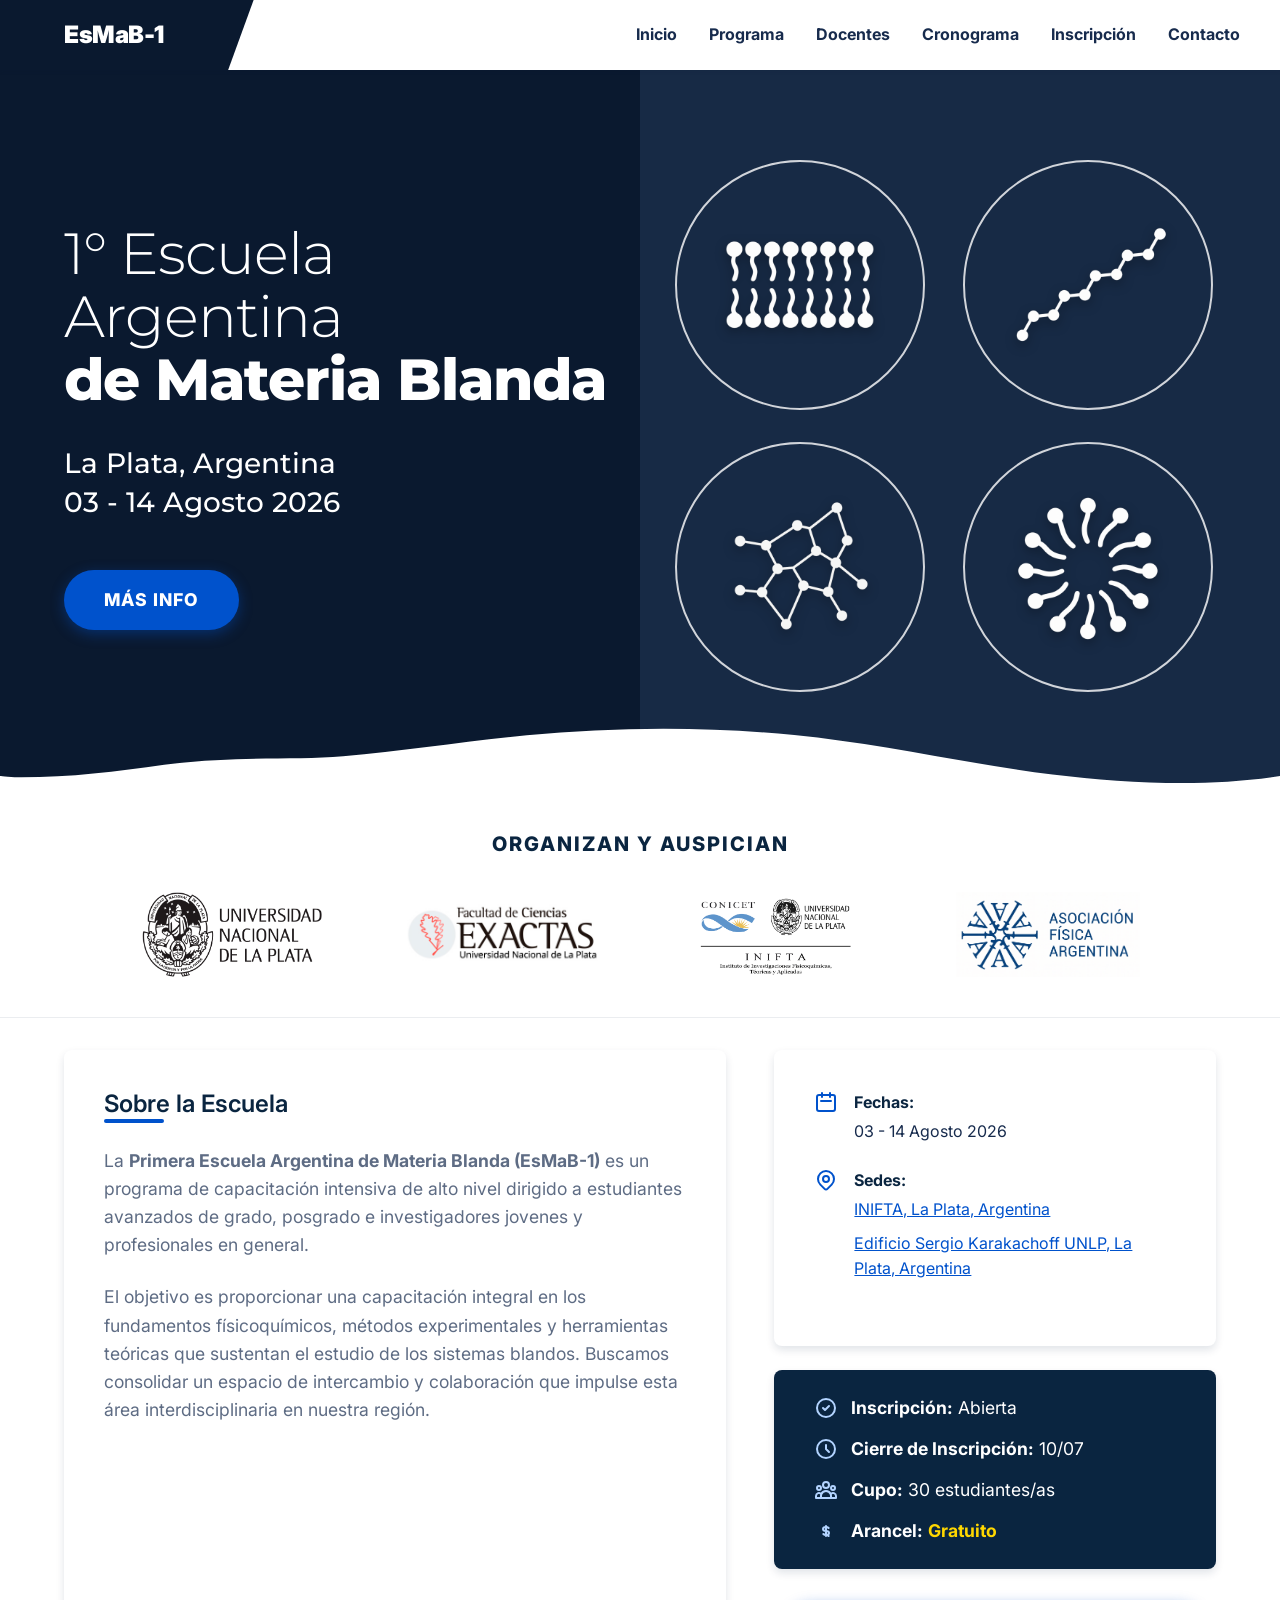
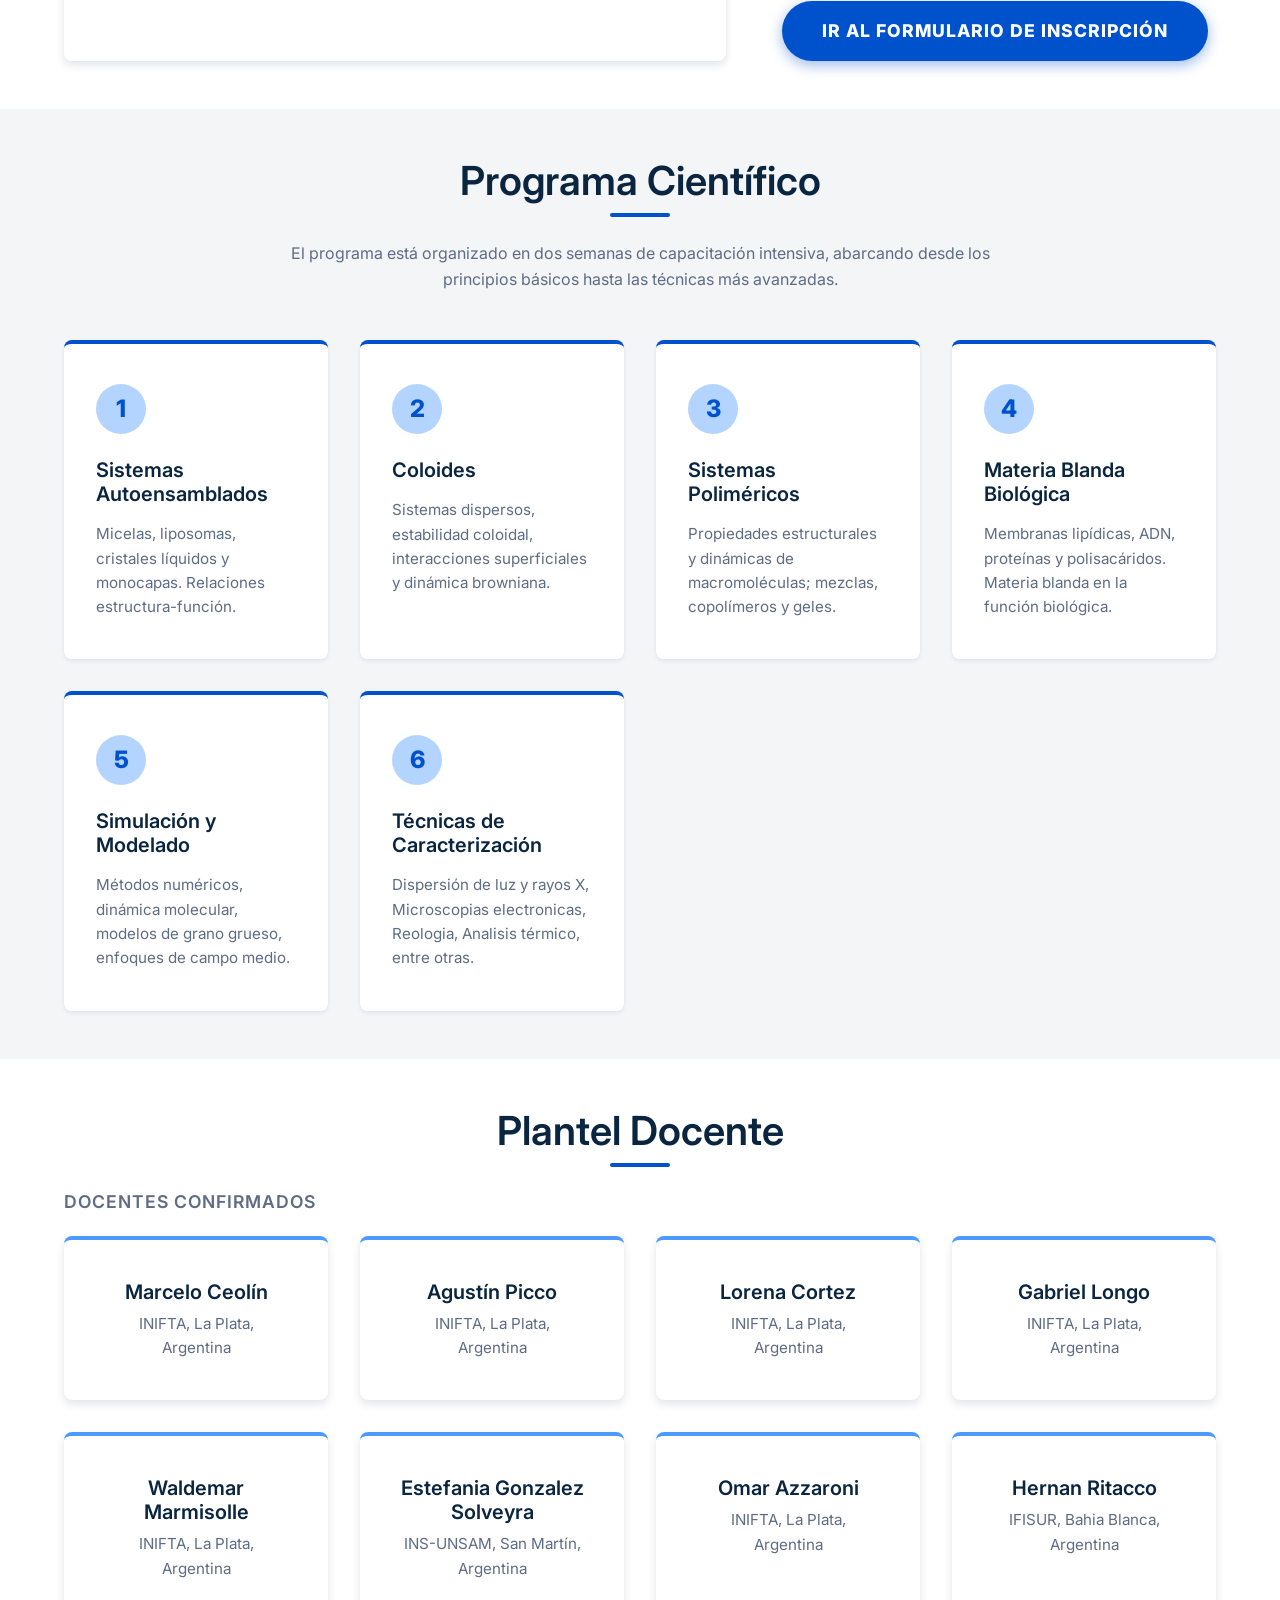
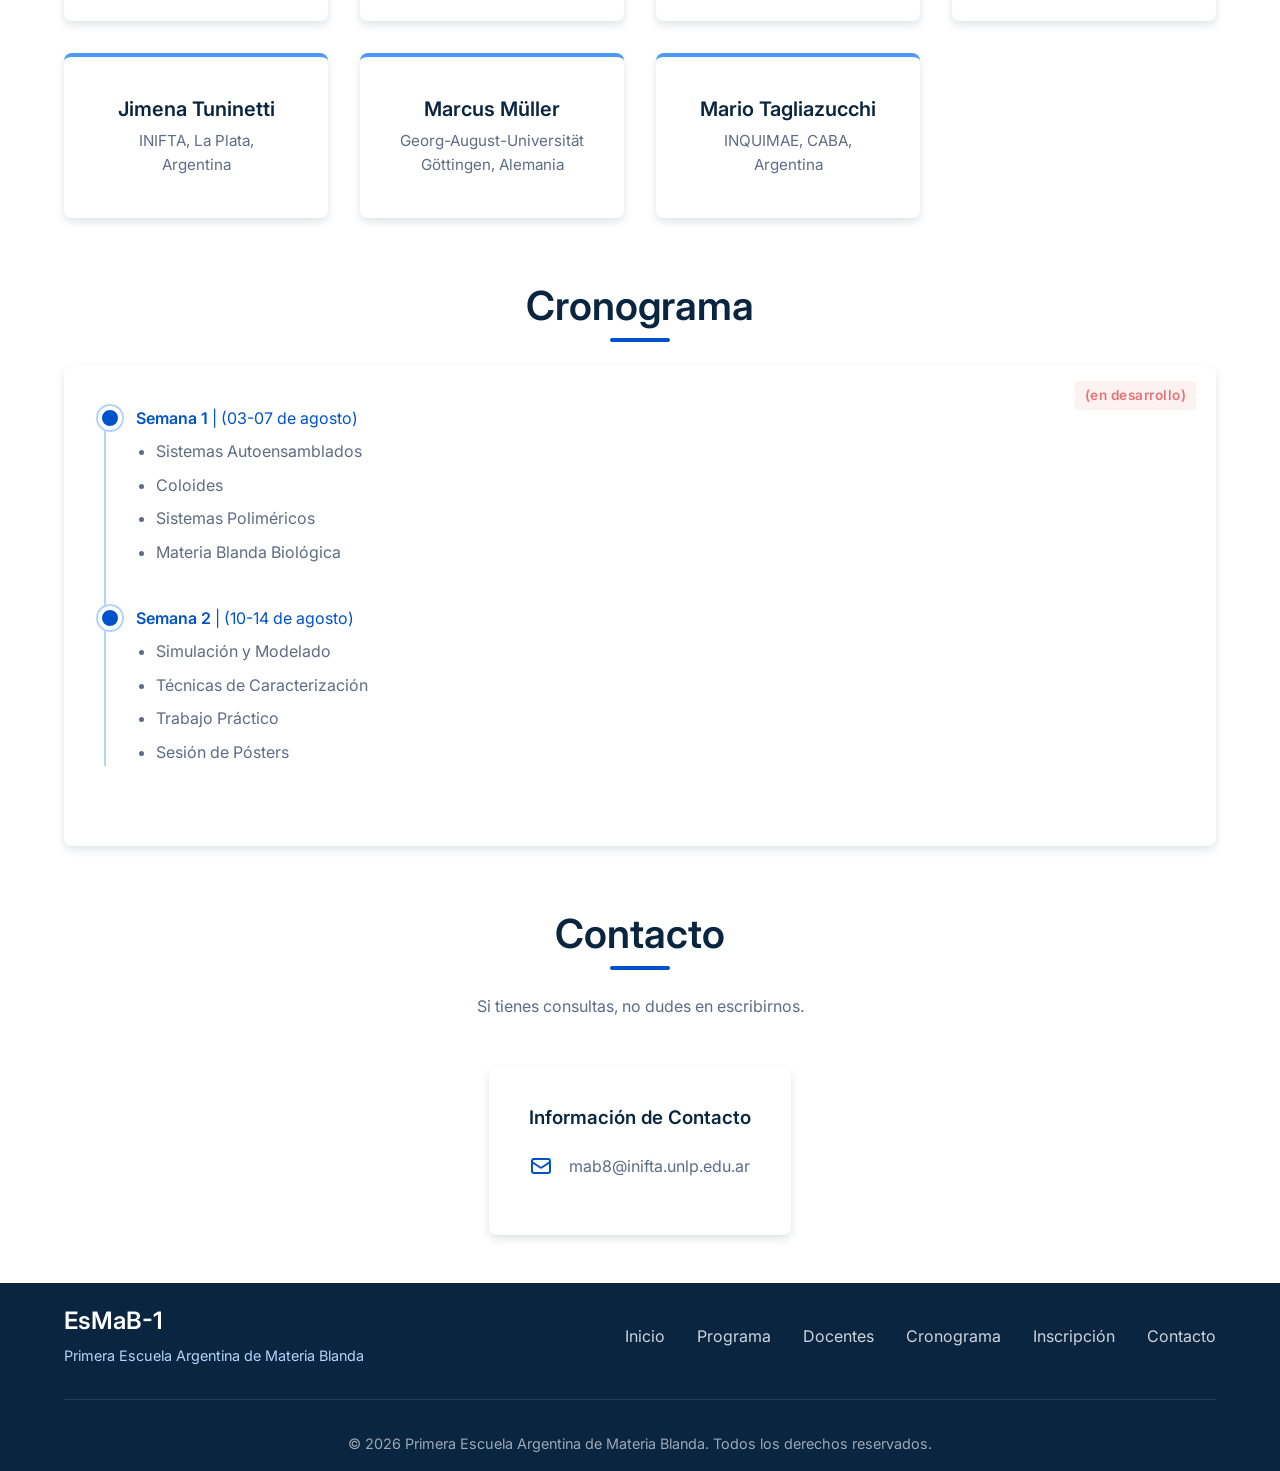
==== index.html @ 3f9a2e3e "escudos" ====
<!DOCTYPE html>
<html lang="es">

<head>
    <meta charset="UTF-8">
    <meta name="viewport" content="width=device-width, initial-scale=1.0">
    <title>Primera Escuela Argentina de Materia Blanda | EsMaB-1</title>

    <!-- SEO Básico -->
    <meta name="description"
        content="Primera Escuela Argentina de Materia Blanda (EsMaB-1) en La Plata, Argentina. Capacitación intensiva en fisicoquímica, coloides, polímeros y simulación.">
    <meta name="keywords"
        content="Materia Blanda, Escuela Argentina, EsMaB-1, INIFTA, La Plata, Coloides, Polímeros, Autoensamblado, Simulación, CONICET, UNLP">
    <meta name="author" content="Comité Organizador EsMaB-1">
    <meta name="robots" content="index, follow">

    <!-- Open Graph / Redes Sociales (Facebook, LinkedIn, WhatsApp) -->
    <meta property="og:type" content="website">
    <meta property="og:title" content="Primera Escuela Argentina de Materia Blanda">
    <meta property="og:description"
        content="Capacitación intensiva de alto nivel en materia blanda: 03 al 14 de Agosto 2026, La Plata, Argentina.">
    <meta property="og:image" content="red.png"> <!-- Idealmente usar una imagen específica para compartir -->

    <link rel="stylesheet" href="style.css">
    <link rel="preconnect" href="https://fonts.googleapis.com">
    <link rel="preconnect" href="https://fonts.gstatic.com" crossorigin>
    <link
        href="https://fonts.googleapis.com/css2?family=Inter:wght@300;400;600;800&family=Montserrat:wght@400;500;600;700&display=swap"
        rel="stylesheet">
</head>

<body>
    <!-- Navegación -->
    <nav class="navbar" id="navbar">
        <div class="nav-container">
            <div class="nav-logo-section">
                <a href="#inicio" class="logo-text">EsMaB-1</a>
            </div>
            <div class="mobile-menu-toggle" id="mobile-menu-toggle">
                <span></span>
                <span></span>
                <span></span>
            </div>
            <ul class="nav-links" id="nav-links">
                <li><a href="#inicio">Inicio</a></li>
                <li><a href="#programa">Programa</a></li>
                <li><a href="#docentes">Docentes</a></li>
                <li><a href="#cronograma">Cronograma</a></li>
                <li><a href="#inscripcion">Inscripción</a></li>
                <li><a href="#contacto">Contacto</a></li>
            </ul>
        </div>
    </nav>

    <!-- Sección Inicio / Hero -->
    <header id="inicio" class="hero-section">
        <div class="hero-content split-layout">
            <div class="hero-text-side">
                <h1 class="hero-title"><span class="font-light">1° Escuela Argentina</span><br>de Materia Blanda</h1>
                <div class="hero-date-location">
                    <p>La Plata, Argentina</p>
                    <p>03 - 14 Agosto 2026</p>
                </div>
                <a href="#sobre" class="cta-button">Más info</a>
            </div>
            <div class="hero-visual-side">
                <div class="icon-grid-2x2">
                    <div class="icon-circle">
                        <img src="bicapa.png" alt="Bicapa" class="hero-icon">
                    </div>
                    <div class="icon-circle">
                        <img src="cadena.png" alt="Cadena" class="hero-icon">
                    </div>
                    <div class="icon-circle">
                        <img src="red.png" alt="Red" class="hero-icon">
                    </div>
                    <div class="icon-circle">
                        <img src="micela.png" alt="Micela" class="hero-icon">
                    </div>
                </div>
            </div>
        </div>
        <!-- Forma de onda en la parte inferior del hero para un diseño más dinámico -->
        <div class="wave-divider">
            <svg data-name="Layer 1" xmlns="http://www.w3.org/2000/svg" viewBox="0 0 1200 120"
                preserveAspectRatio="none">
                <path
                    d="M321.39,56.44c58-10.79,114.16-30.13,172-41.86,82.39-16.72,168.19-17.73,250.45-.39C823.78,31,906.67,72,985.66,92.83c70.05,18.48,146.53,26.09,214.34,3V120H0V95.8C-1,95.8,11.23,98.63,20.25,98.63c45.39,0,89.56-11.45,133.56-25.13C223.75,54.76,275.52,65.06,321.39,56.44Z"
                    class="shape-fill"></path>
            </svg>
        </div>
    </header>

    <!-- Banner Institucional (Organizan y Auspician) -->
    <section class="institutional-banner">
        <div class="container">
            <p class="banner-title">ORGANIZAN Y AUSPICIAN</p>
            <div class="logos-grid">
                <a href="https://unlp.edu.ar/" target="_blank" rel="noopener noreferrer" class="logo-item">
                    <img src="logos/Unlp_marca_escudo.png" alt="UNLP" title="Universidad Nacional de La Plata">
                </a>
                <a href="https://www.exactas.unlp.edu.ar/" target="_blank" rel="noopener noreferrer" class="logo-item">
                    <img src="logos/ciencias_exactas_unlp_large.jpg" alt="Facultad de Ciencias Exactas - UNLP" title="Facultad de Ciencias Exactas - UNLP">
                </a>
                <a href="https://www.inifta.unlp.edu.ar/" target="_blank" rel="noopener noreferrer" class="logo-item">
                    <img src="logos/inifta_logo_large.png" alt="INIFTA" title="INIFTA">
                </a>
                <a href="https://www.fisica.org.ar/" target="_blank" rel="noopener noreferrer" class="logo-item">
                    <img src="logos/logo afa.png" alt="Asociación Física Argentina" title="Asociación Física Argentina">
                </a>
            </div>
        </div>
    </section>

    <!-- Sobre la Escuela y Dónde -->
    <section id="sobre" class="about-section">
        <div class="container two-columns">
            <div class="about-content box-shadow-card">
                <h2>Sobre la Escuela</h2>
                <div class="accent-line"></div>
                <p>La <strong>Primera Escuela Argentina de Materia Blanda (EsMaB-1)</strong> es un programa de
                    capacitación intensiva de alto nivel dirigido a estudiantes avanzados de grado, posgrado e
                    investigadores jovenes y profesionales en general.</p>
                <p>El objetivo es proporcionar una capacitación integral en los fundamentos físicoquímicos, métodos
                    experimentales y herramientas teóricas que sustentan el estudio de los sistemas blandos.
                    Buscamos consolidar un espacio de intercambio y colaboración que impulse esta área
                    interdisciplinaria en nuestra región.</p>
            </div>

            <div class="right-column" style="display: flex; flex-direction: column; gap: 1.5rem;">
                <div class="location-content box-shadow-card">
                    <div class="info-item">
                        <svg class="icon" fill="none" stroke="currentColor" viewBox="0 0 24 24">
                            <path stroke-linecap="round" stroke-linejoin="round" stroke-width="2"
                                d="M8 7V3m8 4V3m-9 8h10M5 21h14a2 2 0 002-2V7a2 2 0 00-2-2H5a2 2 0 00-2 2v12a2 2 0 002 2z">
                            </path>
                        </svg>
                        <div>
                            <strong>Fechas:</strong>
                            <p>03 - 14 Agosto 2026</p>
                        </div>
                    </div>
                    <div class="info-item">
                        <svg class="icon" fill="none" stroke="currentColor" viewBox="0 0 24 24">
                            <path stroke-linecap="round" stroke-linejoin="round" stroke-width="2"
                                d="M17.657 16.657L13.414 20.9a1.998 1.998 0 01-2.827 0l-4.244-4.243a8 8 0 1111.314 0z">
                            </path>
                            <path stroke-linecap="round" stroke-linejoin="round" stroke-width="2"
                                d="M15 11a3 3 0 11-6 0 3 3 0 016 0z"></path>
                        </svg>
                        <div>
                            <strong>Sedes:</strong>
                            <p style="margin-bottom: 0.5rem;">
                                <a href="https://maps.app.goo.gl/SdLPpfBbeJgMUS24A" target="_blank"
                                    rel="noopener noreferrer"
                                    style="color: var(--secondary-color); text-decoration: underline;">
                                    INIFTA, La Plata, Argentina
                                </a>
                            </p>
                            <p>
                                <a href="https://maps.app.goo.gl/LdZJgouAqaRqaZ5cA" target="_blank"
                                    rel="noopener noreferrer"
                                    style="color: var(--secondary-color); text-decoration: underline;">
                                    Edificio Sergio Karakachoff UNLP, La Plata, Argentina
                                </a>
                            </p>
                        </div>
                    </div>
                </div>

                <div id="inscripcion" class="registration-summary box-shadow-card"
                    style="padding: 1.5rem 2.5rem; background-color: var(--primary-color); color: var(--text-light);">
                    <ul style="list-style: none; padding: 0;">
                        <li style="margin-bottom: 0.8rem; display: flex; align-items: center; gap: 0.8rem;">
                            <svg class="icon" style="color: var(--accent-light); width: 24px; height: 24px;" fill="none"
                                stroke="currentColor" viewBox="0 0 24 24">
                                <path stroke-linecap="round" stroke-linejoin="round" stroke-width="2"
                                    d="M9 12l2 2 4-4m6 2a9 9 0 11-18 0 9 9 0 0118 0z"></path>
                            </svg>
                            <span style="font-size: 1.1rem; color: var(--text-light);"><strong>Inscripción:</strong>
                                Abierta</span>
                        </li>
                        <li style="margin-bottom: 0.8rem; display: flex; align-items: center; gap: 0.8rem;">
                            <svg class="icon" style="color: var(--accent-light); width: 24px; height: 24px;" fill="none"
                                stroke="currentColor" viewBox="0 0 24 24">
                                <path stroke-linecap="round" stroke-linejoin="round" stroke-width="2"
                                    d="M12 8v4l3 3m6-3a9 9 0 11-18 0 9 9 0 0118 0z"></path>
                            </svg>
                            <span style="font-size: 1.1rem; color: var(--text-light);"><strong>Cierre de
                                    Inscripción:</strong> 10/07</span>
                        </li>
                        <li style="margin-bottom: 0.8rem; display: flex; align-items: center; gap: 0.8rem;">
                            <svg class="icon" style="color: var(--accent-light); width: 24px; height: 24px;" fill="none"
                                stroke="currentColor" viewBox="0 0 24 24">
                                <path stroke-linecap="round" stroke-linejoin="round" stroke-width="2"
                                    d="M17 20h5v-2a3 3 0 00-5.356-1.857M17 20H7m10 0v-2c0-.656-.126-1.283-.356-1.857M7 20H2v-2a3 3 0 015.356-1.857M7 20v-2c0-.656.126-1.283.356-1.857m0 0a5.002 5.002 0 019.288 0M15 7a3 3 0 11-6 0 3 3 0 016 0zm6 3a2 2 0 11-4 0 2 2 0 014 0zM7 10a2 2 0 11-4 0 2 2 0 014 0z">
                                </path>
                            </svg>
                            <span style="font-size: 1.1rem; color: var(--text-light);"><strong>Cupo:</strong>
                                30 estudiantes/as</span>
                        </li>
                        <li style="display: flex; align-items: center; gap: 0.8rem;">
                            <svg class="icon" style="color: var(--accent-light); width: 24px; height: 24px;" fill="none"
                                stroke="currentColor" viewBox="0 0 24 24">
                                <path stroke-linecap="round" stroke-linejoin="round" stroke-width="2"
                                    d="M12 8c-1.657 0-3 .895-3 2s1.343 2 3 2 3 .895 3 2-1.343 2-3 2m0-8c1.11 0 2.08.407 2.651 1M12 8V7m0 1v8m0 0v1m0-1c-1.11 0-2.08-.407-2.651-1M12 16c1.11 0 2.08.407 2.651 1M12 16v1m0-1V8">
                                </path>
                            </svg>
                            <span style="font-size: 1.1rem; color: var(--text-light);"><strong>Arancel:</strong>
                                <strong style="color: #FFD700;">Gratuito</strong></span>
                        </li>
                    </ul>
                </div>
                <div style="text-align: center; margin-top: -0.5rem;">
                    <a href="https://forms.gle/FUMQKDmBJF7EuE6s7" class="cta-button w-100" target="_blank"
                        rel="noopener noreferrer">Ir al Formulario de Inscripción</a>
                </div>
            </div>
        </div>
    </section>

    <!-- Programa -->
    <section id="programa" class="program-section bg-light">
        <div class="container">
            <h2 class="section-title">Programa Científico</h2>
            <div class="accent-line center"></div>
            <p class="section-subtitle">El programa está organizado en dos semanas de capacitación intensiva, abarcando
                desde los principios básicos hasta las técnicas más avanzadas.</p>

            <div class="program-grid">
                <div class="program-card">
                    <div class="card-icon">1</div>
                    <h3>Sistemas Autoensamblados</h3>
                    <p>Micelas, liposomas, cristales líquidos y monocapas. Relaciones estructura-función.</p>
                </div>
                <div class="program-card">
                    <div class="card-icon">2</div>
                    <h3>Coloides</h3>
                    <p>Sistemas dispersos, estabilidad coloidal, interacciones superficiales y dinámica browniana.</p>
                </div>
                <div class="program-card">
                    <div class="card-icon">3</div>
                    <h3>Sistemas Poliméricos</h3>
                    <p>Propiedades estructurales y dinámicas de macromoléculas; mezclas, copolímeros y geles.</p>
                </div>
                <div class="program-card">
                    <div class="card-icon">4</div>
                    <h3>Materia Blanda Biológica</h3>
                    <p>Membranas lipídicas, ADN, proteínas y polisacáridos. Materia blanda en la función biológica.</p>
                </div>
                <div class="program-card">
                    <div class="card-icon">5</div>
                    <h3>Simulación y Modelado</h3>
                    <p>Métodos numéricos, dinámica molecular, modelos de grano grueso, enfoques de campo medio.</p>
                </div>
                <div class="program-card">
                    <div class="card-icon">6</div>
                    <h3>Técnicas de Caracterización</h3>
                    <p>Dispersión de luz y rayos X, Microscopias electronicas, Reologia, Analisis térmico, entre otras.
                    </p>
                </div>
            </div>
        </div>
    </section>

    <!-- Docentes -->
    <section id="docentes" class="teachers-section">
        <div class="container">
            <h2 class="section-title">Plantel Docente</h2>
            <div class="accent-line center"></div>
            <h4
                style="text-align: left; margin-bottom: 1.5rem; color: var(--text-muted); font-size: 1.1rem; letter-spacing: 1px;">
                DOCENTES CONFIRMADOS</h4>
            <div class="teachers-grid">
                <div class="teacher-card box-shadow-card">
                    <h3>Marcelo Ceolín</h3>
                    <p>INIFTA, La Plata, Argentina</p>
                </div>
                <div class="teacher-card box-shadow-card">
                    <h3>Agustín Picco</h3>
                    <p>INIFTA, La Plata, Argentina</p>
                </div>
                <div class="teacher-card box-shadow-card">
                    <h3>Lorena Cortez</h3>
                    <p>INIFTA, La Plata, Argentina</p>
                </div>
                <div class="teacher-card box-shadow-card">
                    <h3>Gabriel Longo</h3>
                    <p>INIFTA, La Plata, Argentina</p>
                </div>
                <div class="teacher-card box-shadow-card">
                    <h3>Waldemar Marmisolle</h3>
                    <p>INIFTA, La Plata, Argentina</p>
                </div>
                <div class="teacher-card box-shadow-card">
                    <h3>Estefania Gonzalez Solveyra</h3>
                    <p>INS-UNSAM, San Martín, Argentina</p>
                </div>
                <div class="teacher-card box-shadow-card">
                    <h3>Omar Azzaroni</h3>
                    <p>INIFTA, La Plata, Argentina</p>
                </div>
                <div class="teacher-card box-shadow-card">
                    <h3>Hernan Ritacco</h3>
                    <p>IFISUR, Bahia Blanca, Argentina</p>
                </div>
                <div class="teacher-card box-shadow-card">
                    <h3>Jimena Tuninetti</h3>
                    <p>INIFTA, La Plata, Argentina</p>
                </div>
                <div class="teacher-card box-shadow-card">
                    <h3>Marcus Müller</h3>
                    <p>Georg-August-Universität Göttingen, Alemania</p>
                </div>
                <div class="teacher-card box-shadow-card">
                    <h3>Mario Tagliazucchi</h3>
                    <p>INQUIMAE, CABA, Argentina</p>
                </div>
            </div>
        </div>
    </section>

    <!-- Cronograma -->
    <section id="cronograma" class="schedule-section">
        <div class="container">
            <h2 class="section-title">Cronograma</h2>
            <div class="accent-line center"></div>

            <div class="schedule-container box-shadow-card" style="position: relative;">
                <span class="status-tag">(en desarrollo)</span>
                <ul class="timeline">
                    <li>
                        <div class="timeline-time">Semana 1 <span style="font-weight: normal;">| (03-07 de
                                agosto)</span>
                        </div>
                        <div class="timeline-content">
                            <ul style="list-style-type: disc; margin-left: 20px; color: var(--text-muted);">
                                <li style="margin-bottom: 0.5rem;">Sistemas Autoensamblados</li>
                                <li style="margin-bottom: 0.5rem;">Coloides</li>
                                <li style="margin-bottom: 0.5rem;">Sistemas Poliméricos</li>
                                <li style="margin-bottom: 0.5rem;">Materia Blanda Biológica</li>
                            </ul>
                        </div>
                    </li>
                    <li>
                        <div class="timeline-time">Semana 2 <span style="font-weight: normal;">| (10-14 de
                                agosto)</span>
                        </div>
                        <div class="timeline-content">
                            <ul style="list-style-type: disc; margin-left: 20px; color: var(--text-muted);">
                                <li style="margin-bottom: 0.5rem;">Simulación y Modelado</li>
                                <li style="margin-bottom: 0.5rem;">Técnicas de Caracterización</li>
                                <li style="margin-bottom: 0.5rem;">Trabajo Práctico</li>
                                <li style="margin-bottom: 0.5rem;">Sesión de Pósters</li>
                            </ul>
                        </div>
                    </li>
                </ul>
            </div>
        </div>
    </section>



    <!-- Contacto -->
    <section id="contacto" class="contact-section">
        <div class="container">
            <h2 class="section-title">Contacto</h2>
            <div class="accent-line center"></div>
            <p class="section-subtitle">Si tienes consultas, no dudes en escribirnos.</p>

            <div class="contact-grid">
                <div class="contact-info box-shadow-card">
                    <h3>Información de Contacto</h3>
                    <ul class="contact-list">
                        <li>
                            <svg class="icon" fill="none" stroke="currentColor" viewBox="0 0 24 24">
                                <path stroke-linecap="round" stroke-linejoin="round" stroke-width="2"
                                    d="M3 8l7.89 5.26a2 2 0 002.22 0L21 8M5 19h14a2 2 0 002-2V7a2 2 0 00-2-2H5a2 2 0 00-2 2v10a2 2 0 002 2z">
                                </path>
                            </svg>
                            <span>mab8@inifta.unlp.edu.ar</span>
                        </li>
                    </ul>
                </div>

            </div>
        </div>
    </section>

    <!-- Footer -->
    <footer class="footer">
        <div class="container">
            <div class="footer-content">
                <div class="footer-logo">
                    <h2>EsMaB-1</h2>
                    <p>Primera Escuela Argentina de Materia Blanda</p>
                </div>
                <div class="footer-links">
                    <a href="#inicio">Inicio</a>
                    <a href="#programa">Programa</a>
                    <a href="#docentes">Docentes</a>
                    <a href="#cronograma">Cronograma</a>
                    <a href="#inscripcion">Inscripción</a>
                    <a href="#contacto">Contacto</a>
                </div>
            </div>
            <div class="footer-bottom">
                <p>&copy; 2026 Primera Escuela Argentina de Materia Blanda. Todos los derechos reservados.</p>
            </div>
        </div>
    </footer>

    <script src="script.js"></script>
</body>

</html>
---- style.css ----
/* Variables y Paleta de Colores (Azules y Celestes) */
:root {
    --primary-color: #0A2540; /* Azul oscuro elegante */
    --secondary-color: #0052CC; /* Azul medio intenso */
    --accent-color: #4C9AFF; /* Celeste brillante */
    --accent-light: #B3D4FF; /* Celeste suave */
    
    --bg-light: #F4F5F7; /* Fondo gris muy claro/azulado */
    --bg-white: #FFFFFF;
    
    --text-dark: #172B4D;
    --text-muted: #5E6C84;
    --text-light: #FFFFFF;
    
    --shadow-sm: 0 2px 4px rgba(9, 30, 66, 0.08);
    --shadow-md: 0 4px 8px rgba(9, 30, 66, 0.12);
    --shadow-lg: 0 8px 16px rgba(9, 30, 66, 0.16);
    
    --radius: 8px;
    --transition: all 0.3s ease;
}

/* Reseteo y Estilos Base */
* {
    margin: 0;
    padding: 0;
    box-sizing: border-box;
}

html {
    scroll-behavior: smooth;
    font-family: 'Inter', -apple-system, BlinkMacSystemFont, "Segoe UI", Roboto, Helvetica, Arial, sans-serif;
    overflow-x: hidden;
}

body {
    background-color: var(--bg-white);
    color: var(--text-dark);
    line-height: 1.6;
    font-size: 16px;
    overflow-x: hidden;
    width: 100%;
}

h1, h2, h3, h4 {
    font-weight: 600;
    line-height: 1.2;
    color: var(--primary-color);
}

a {
    text-decoration: none;
    color: var(--secondary-color);
    transition: var(--transition);
}

a:hover {
    color: var(--accent-color);
}

/* Utilidades */
.container {
    max-width: 1200px;
    margin: 0 auto;
    padding: 0 24px;
}

.bg-light { background-color: var(--bg-light); }
.bg-primary { background-color: var(--primary-color); }
.text-white { color: var(--text-light); }
.text-white h2, .text-white h3, .text-white p { color: var(--text-light); }
.center-text { text-align: center; }
.w-100 { width: 100%; }

.section-title {
    text-align: center;
    font-size: 2.5rem;
    margin-bottom: 0.5rem;
}

.section-subtitle {
    text-align: center;
    color: var(--text-muted);
    margin-bottom: 3rem;
    max-width: 700px;
    margin-left: auto;
    margin-right: auto;
}

.accent-line {
    height: 4px;
    width: 60px;
    background-color: var(--secondary-color);
    border-radius: 2px;
    margin-bottom: 1.5rem;
}

/* Estilos para etiquetas de estado */
.status-tag {
    position: absolute;
    top: 15px;
    right: 20px;
    font-size: 0.85rem;
    font-weight: 600;
    color: #e57373; /* Rojo suave */
    background-color: rgba(229, 115, 115, 0.1);
    padding: 4px 10px;
    border-radius: 4px;
    letter-spacing: 0.5px;
}
.accent-line.center { margin: 0 auto 1.5rem auto; }
.accent-line.light { background-color: var(--accent-color); }

.box-shadow-card {
    background: var(--bg-white);
    border-radius: var(--radius);
    padding: 2.5rem;
    box-shadow: var(--shadow-md);
    transition: var(--transition);
}

.box-shadow-card:hover {
    box-shadow: var(--shadow-lg);
}

.icon {
    width: 24px;
    height: 24px;
    min-width: 24px;
    flex-shrink: 0;
    color: var(--secondary-color);
}

/* Botones */
.cta-button {
    display: inline-block;
    background-color: var(--secondary-color);
    color: var(--text-light);
    padding: 14px 28px;
    border-radius: 30px;
    font-weight: 600;
    font-size: 1.1rem;
    box-shadow: 0 4px 14px rgba(0, 82, 204, 0.4);
    transition: var(--transition);
    border: none;
    cursor: pointer;
}

.cta-button:hover {
    background-color: var(--accent-color);
    color: var(--text-light);
    transform: translateY(-2px);
    box-shadow: 0 6px 20px rgba(76, 154, 255, 0.5);
}

.btn-outline-light {
    display: inline-block;
    background-color: transparent;
    color: var(--text-light);
    padding: 12px 28px;
    border-radius: 30px;
    font-weight: 600;
    border: 2px solid var(--text-light);
    transition: var(--transition);
}

.btn-outline-light:hover {
    background-color: var(--text-light);
    color: var(--primary-color);
}

.navbar {
    position: fixed;
    top: 0;
    left: 0;
    width: 100%;
    background-color: #ffffff;
    box-shadow: var(--shadow-sm);
    z-index: 1000;
    transition: var(--transition);
}

.nav-container {
    max-width: 1200px;
    margin: 0 auto;
    display: flex;
    justify-content: space-between;
    align-items: center;
}

.nav-logo-section {
    position: relative;
    padding: 1rem 4rem 1rem 24px;
    z-index: 1;
}

.nav-logo-section::before {
    content: '';
    position: absolute;
    top: 0;
    left: -100vw;
    right: 0;
    bottom: 0;
    background-color: #0A192F;
    transform: skewX(-20deg);
    transform-origin: bottom left;
    z-index: -1;
}

.logo-text {
    font-weight: 900;
    font-size: 1.5rem;
    color: #ffffff;
    letter-spacing: -0.5px;
    display: block;
}

.nav-links {
    display: flex;
    list-style: none;
    gap: 2rem;
}

.nav-links a {
    color: var(--text-dark);
    font-weight: bold;
    position: relative;
    padding: 0.5rem 0;
}

.nav-links a::after {
    content: '';
    position: absolute;
    bottom: 0;
    left: 0;
    width: 0;
    height: 2px;
    background-color: var(--secondary-color);
    transition: var(--transition);
}

.nav-links a:hover::after {
    width: 100%;
}

.mobile-menu-toggle {
    display: none;
    flex-direction: column;
    cursor: pointer;
    gap: 5px;
}

.mobile-menu-toggle span {
    display: block;
    width: 25px;
    height: 3px;
    background-color: var(--primary-color);
    border-radius: 3px;
    transition: var(--transition);
}

/* Hero Section */
.hero-section {
    position: relative;
    padding: 10rem 0 6rem 0;
    background: linear-gradient(90deg, #0A192F 50%, #172A45 50%);
    color: var(--text-light);
    text-align: center;
    overflow: hidden;
}

.hero-content {
    position: relative;
    z-index: 2;
    max-width: 1200px;
    margin: 0 auto;
    padding: 0 24px;
}

.hero-content.split-layout {
    display: grid;
    grid-template-columns: 1fr 1fr;
    align-items: center;
    gap: 4rem;
    text-align: left;
}

.hero-text-side {
    display: flex;
    flex-direction: column;
    gap: 2rem;
}

.icon-grid-2x2 {
    display: grid;
    grid-template-columns: repeat(2, 1fr);
    gap: 2rem;
    justify-items: center;
    align-items: center;
}

.hero-date-location {
    font-family: 'Montserrat', sans-serif;
    font-size: clamp(14px, 2.2vw, 1.8rem);
    text-align: left;
    font-weight: 500;
    line-height: 1.4;
    color: var(--text-light);
}

.hero-date-location p {
    margin: 0;
}

.icon-circle {
    display: flex;
    justify-content: center;
    align-items: center;
    width: clamp(140px, 22vw, 250px);
    height: clamp(140px, 22vw, 250px);
    background-color: transparent;
    border: 2px solid rgba(255, 255, 255, 0.8);
    border-radius: 50%;
    padding: 30px;
    transition: all 0.3s ease;
}

.icon-circle:hover {
    border-color: #ffffff;
    transform: scale(1.08);
}

.hero-icon {
    width: 100%;
    height: 100%;
    object-fit: contain;
    filter: drop-shadow(0 4px 6px rgba(0,0,0,0.3));
}

.hero-section h1.hero-title {
    font-family: 'Montserrat', sans-serif;
    color: var(--text-light);
    font-size: clamp(24px, 4.5vw, 3.8rem);
    font-weight: 800;
    margin: 0;
    letter-spacing: -1px;
    line-height: 1.1;
    white-space: normal;
}

.hero-section h1.hero-title .font-light {
    font-weight: 300;
    display: inline-block;
}

.cta-button {
    display: inline-block;
    padding: 1rem 2.5rem;
    background-color: var(--secondary-color);
    color: white;
    font-weight: 800;
    text-transform: uppercase;
    letter-spacing: 1px;
    border-radius: 50px;
    transition: var(--transition);
    text-align: center;
    width: fit-content;
    margin-top: 1rem;
}

.cta-button:hover {
    transform: translateY(-3px);
    box-shadow: 0 10px 20px rgba(0,0,0,0.2);
    background-color: #0081d5;
}

.hero-section .subtitle {
    font-size: 1.5rem;
    font-weight: 300;
    margin-bottom: 2.5rem;
    color: var(--accent-light);
}

.wave-divider {
    position: absolute;
    bottom: 0;
    left: 0;
    width: 100%;
    overflow: hidden;
    line-height: 0;
}

.wave-divider svg {
    display: block;
    width: calc(100% + 1.3px);
    height: 60px;
}

.wave-divider .shape-fill {
    fill: var(--bg-white);
}

/* Secciones Generales */
section {
    padding: 3rem 0;
}

.schedule-section, .contact-section {
    padding-top: 1rem;
}

.about-section {
    padding-top: 2rem;
}

.two-columns {
    display: grid;
    grid-template-columns: 3fr 2fr;
    gap: 3rem;
}

.about-content p {
    margin-bottom: 1.5rem;
    font-size: 1.1rem;
    color: var(--text-muted);
}

.info-item {
    display: flex;
    align-items: flex-start;
    gap: 1rem;
    margin-bottom: 1.5rem;
    text-align: left;
}

.info-item strong {
    display: block;
    color: var(--primary-color);
    margin-bottom: 0.2rem;
}

.info-item p {
    margin: 0;
}

/* Programa */
.program-grid {
    display: grid;
    grid-template-columns: repeat(auto-fit, minmax(250px, 1fr));
    gap: 2rem;
}

.program-card {
    background: var(--bg-white);
    padding: 2.5rem 2rem;
    border-radius: var(--radius);
    box-shadow: var(--shadow-sm);
    border-top: 4px solid var(--secondary-color);
    transition: var(--transition);
}

.program-card:hover {
    transform: translateY(-5px);
    box-shadow: var(--shadow-md);
}

.card-icon {
    width: 50px;
    height: 50px;
    background-color: var(--accent-light);
    color: var(--secondary-color);
    border-radius: 50%;
    display: flex;
    align-items: center;
    justify-content: center;
    font-size: 1.5rem;
    font-weight: 800;
    margin-bottom: 1.5rem;
}

.program-card h3 {
    margin-bottom: 1rem;
    font-size: 1.25rem;
}

.program-card p {
    color: var(--text-muted);
    font-size: 0.95rem;
}

/* Docentes */
.teachers-grid {
    display: grid;
    grid-template-columns: repeat(auto-fit, minmax(250px, 1fr));
    gap: 2rem;
}

.teacher-card {
    text-align: center;
    border-top: 4px solid var(--accent-color);
}

.teacher-card h3 {
    margin-bottom: 0.5rem;
    font-size: 1.25rem;
    color: var(--primary-color);
}

.teacher-card p {
    color: var(--text-muted);
    font-size: 0.95rem;
}

/* Cronograma */
.placeholder-text {
    text-align: center;
    font-style: italic;
    color: var(--text-muted);
    margin-bottom: 2rem;
}

.timeline {
    list-style: none;
    position: relative;
    padding-left: 2rem;
}

.timeline::before {
    content: '';
    position: absolute;
    left: 0;
    top: 0;
    bottom: 0;
    width: 2px;
    background-color: var(--accent-light);
}

.timeline > li {
    position: relative;
    margin-bottom: 2.5rem;
}

.timeline > li::before {
    content: '';
    position: absolute;
    left: -2.35rem;
    top: 0;
    width: 16px;
    height: 16px;
    border-radius: 50%;
    background-color: var(--secondary-color);
    border: 4px solid var(--bg-white);
    box-shadow: 0 0 0 2px var(--accent-light);
}

.timeline-time {
    font-weight: 600;
    color: var(--secondary-color);
    margin-bottom: 0.5rem;
}

.timeline-content h4 {
    margin-bottom: 0.5rem;
}

.timeline-content p {
    color: var(--text-muted);
}

/* Inscripción */
.registration-info {
    display: flex;
    justify-content: center;
    gap: 2rem;
    margin: 3rem 0;
    flex-wrap: wrap;
}

.info-card.dark {
    background-color: rgba(255, 255, 255, 0.1);
    padding: 2rem;
    border-radius: var(--radius);
    min-width: 250px;
    border: 1px solid rgba(255, 255, 255, 0.2);
}

.info-card.dark h3 {
    color: var(--accent-light);
    font-size: 1rem;
    margin-bottom: 0.5rem;
}

.info-card.dark .highlight {
    font-size: 1.5rem;
    font-weight: 600;
}

/* Contacto */
.contact-grid {
    display: flex;
    justify-content: center;
}

.contact-list {
    list-style: none;
    margin-top: 1.5rem;
}

.contact-list li {
    display: flex;
    align-items: center;
    gap: 1rem;
    margin-bottom: 1rem;
    color: var(--text-muted);
}

.form-group {
    margin-bottom: 1.5rem;
}

.form-group label {
    display: block;
    margin-bottom: 0.5rem;
    font-weight: 500;
    color: var(--text-dark);
}

.form-group input,
.form-group textarea {
    width: 100%;
    padding: 12px 16px;
    border: 1px solid #DFE1E6;
    border-radius: var(--radius);
    font-family: inherit;
    font-size: 1rem;
    transition: var(--transition);
}

.form-group input:focus,
.form-group textarea:focus {
    outline: none;
    border-color: var(--secondary-color);
    box-shadow: 0 0 0 3px rgba(0, 82, 204, 0.2);
}

/* Footer */
.footer {
    background-color: var(--primary-color);
    color: var(--text-light);
    padding: 1.5rem 0 1rem 0;
}

.footer-content {
    display: flex;
    justify-content: space-between;
    align-items: center;
    border-bottom: 1px solid rgba(255, 255, 255, 0.1);
    padding-bottom: 2rem;
    margin-bottom: 2rem;
    flex-wrap: wrap;
    gap: 2rem;
}

.footer-logo h2 {
    color: var(--text-light);
    margin-bottom: 0.5rem;
}

.footer-logo p {
    color: var(--accent-light);
    font-size: 0.9rem;
}

.footer-links {
    display: flex;
    gap: 2rem;
    flex-wrap: wrap;
    justify-content: center;
}

.footer-links a {
    color: var(--text-light);
    opacity: 0.8;
}

.footer-links a:hover {
    opacity: 1;
    color: var(--accent-light);
}

.footer-bottom {
    text-align: center;
    color: rgba(255, 255, 255, 0.6);
    font-size: 0.9rem;
}

/* Responsive */
@media (max-width: 900px) {
    .two-columns, .contact-grid {
        grid-template-columns: 1fr;
    }
}

@media (max-width: 768px) {
    .hero-section h1 { font-size: 2.5rem; }
    .hero-section .subtitle { font-size: 1.2rem; }
    
    .mobile-menu-toggle { display: flex; }
    
    .nav-links {
        position: absolute;
        top: 100%;
        left: 0;
        width: 100%;
        background-color: var(--bg-white);
        flex-direction: column;
        gap: 0;
        box-shadow: var(--shadow-md);
        display: none;
    }
    
    .nav-links.active { display: flex; }
    
    .nav-links li {
        text-align: center;
        border-bottom: 1px solid var(--bg-light);
    }
    
    .nav-links a {
        display: block;
        padding: 1rem;
    }
    
    .section-title { font-size: 2rem; }

    /* Hero: layout dividido apilado en móvil */
    .hero-section {
        background: linear-gradient(180deg, #0A192F 0%, #10213A 100%);
    }

    .hero-content.split-layout {
        grid-template-columns: 1fr;
        gap: 3rem;
        text-align: center;
        padding: 0 12px;
    }

    .hero-text-side {
        align-items: center;
    }

    .icon-grid-2x2 {
        gap: 1.5rem;
        max-width: 300px;
        margin: 0 auto;
    }

    .hero-icon {
        height: clamp(50px, 15vw, 120px);
    }

    .hero-date-location {
        text-align: center;
        font-size: clamp(12px, 3.5vw, 1.2rem);
    }

    .footer-content {
        flex-direction: column;
        text-align: center;
        gap: 1.5rem;
    }
}

/* Pantallas muy chicas (menos de 380px) */
@media (max-width: 380px) {
    .hero-section h1.hero-title {
        font-size: 24px;
        letter-spacing: -0.5px;
    }
    .hero-icon {
        height: clamp(40px, 12vw, 80px);
    }
    .hero-date-location {
        font-size: 11px;
    }
}

/* Banner Institucional (Organizan y Auspician) */
.institutional-banner {
    padding: 2.5rem 0;
    border-bottom: 1px solid rgba(9, 30, 66, 0.08);
}

.banner-title {
    text-align: center;
    font-size: 1.25rem;
    font-weight: 800;
    letter-spacing: 2px;
    color: var(--primary-color);
    margin-bottom: 2rem;
}

.logos-grid {
    display: flex;
    justify-content: center;
    align-items: center;
    flex-wrap: wrap;
    gap: 4.5rem;
}

.logo-item {
    display: flex;
    justify-content: center;
    align-items: center;
    height: 85px;
    width: 200px;
    transition: var(--transition);
}

.logo-item img {
    max-height: 100%;
    max-width: 100%;
    object-fit: contain;
    transition: var(--transition);
}

.logo-item:hover img {
    transform: scale(1.08);
}

/* Responsividad para el banner */
@media (max-width: 768px) {
    .institutional-banner {
        padding: 2rem 0;
    }
    .banner-title {
        font-size: 1.1rem;
        margin-bottom: 1.5rem;
    }
    .logos-grid {
        gap: 2.5rem;
    }
    .logo-item {
        height: 65px;
        width: 150px;
    }
}

@media (max-width: 480px) {
    .banner-title {
        font-size: 1rem;
        letter-spacing: 1px;
    }
    .logos-grid {
        gap: 1.8rem;
    }
    .logo-item {
        height: 55px;
        width: 120px;
    }
}
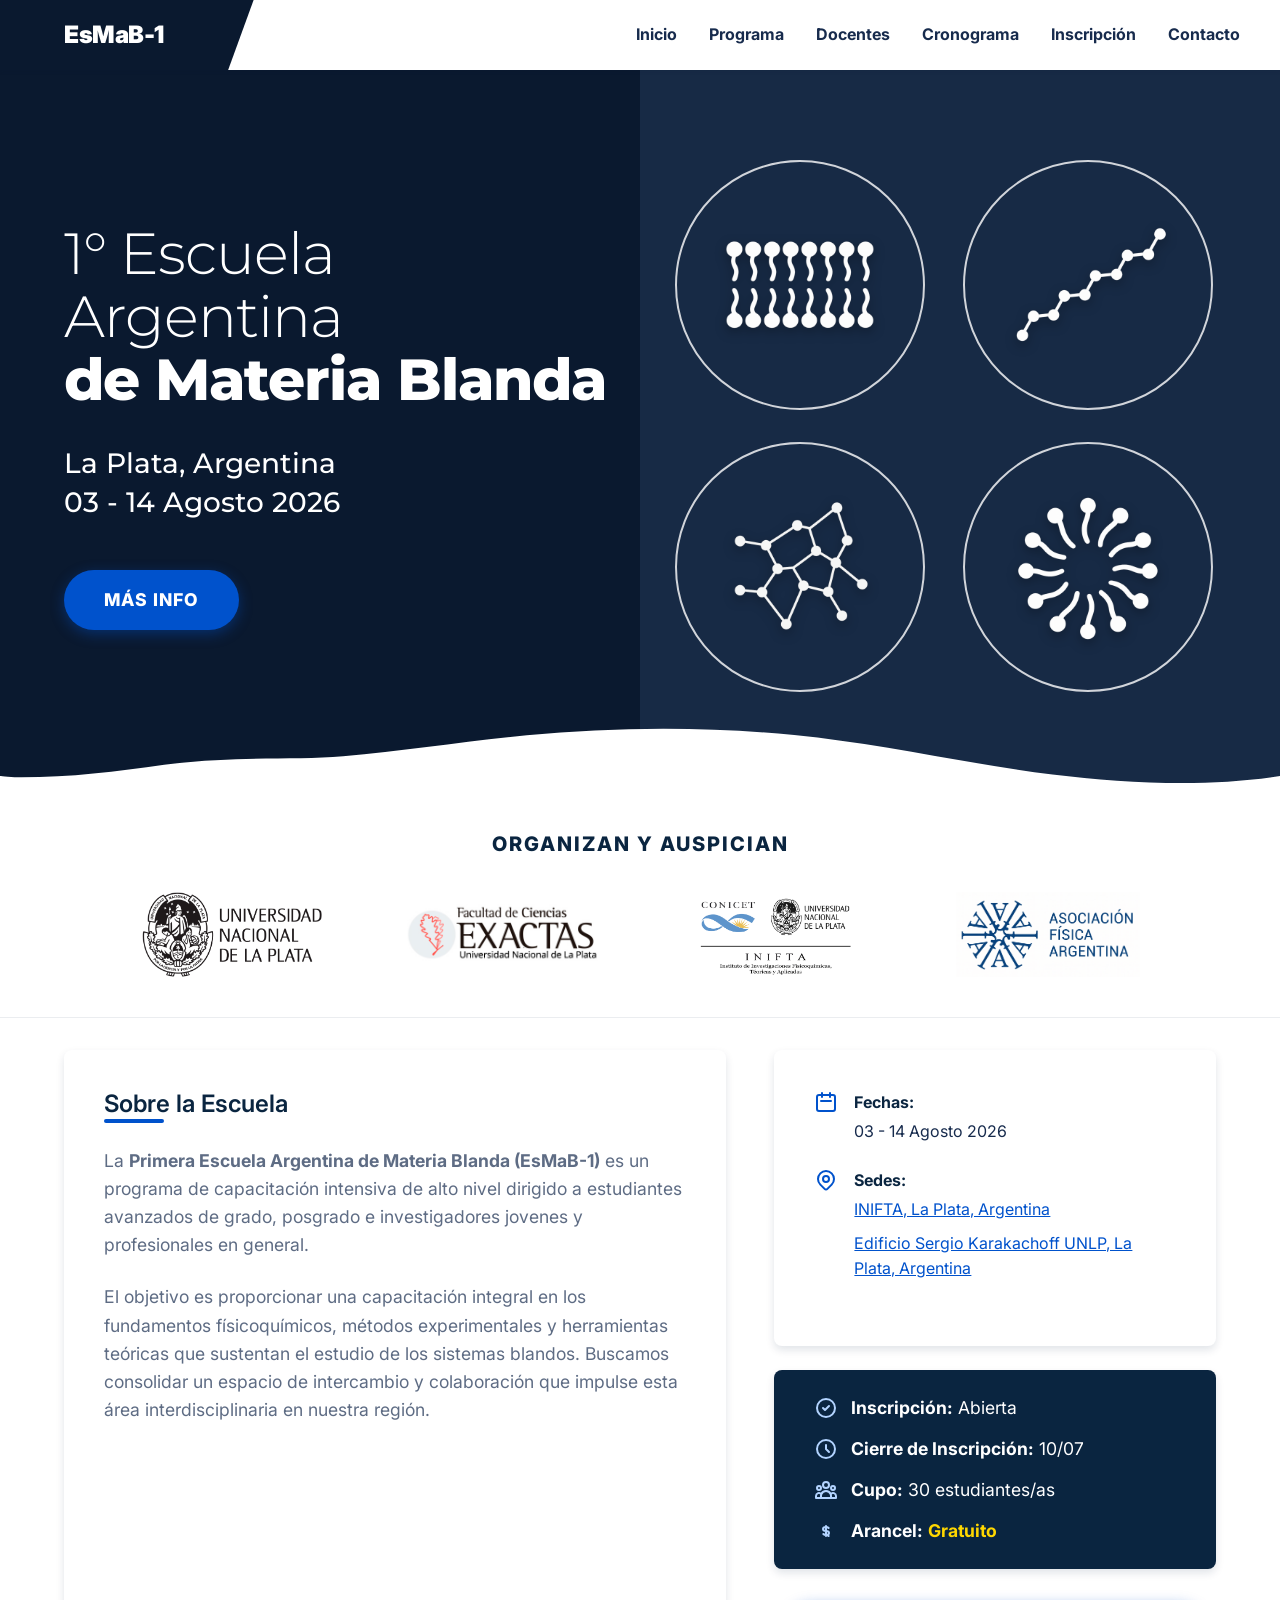
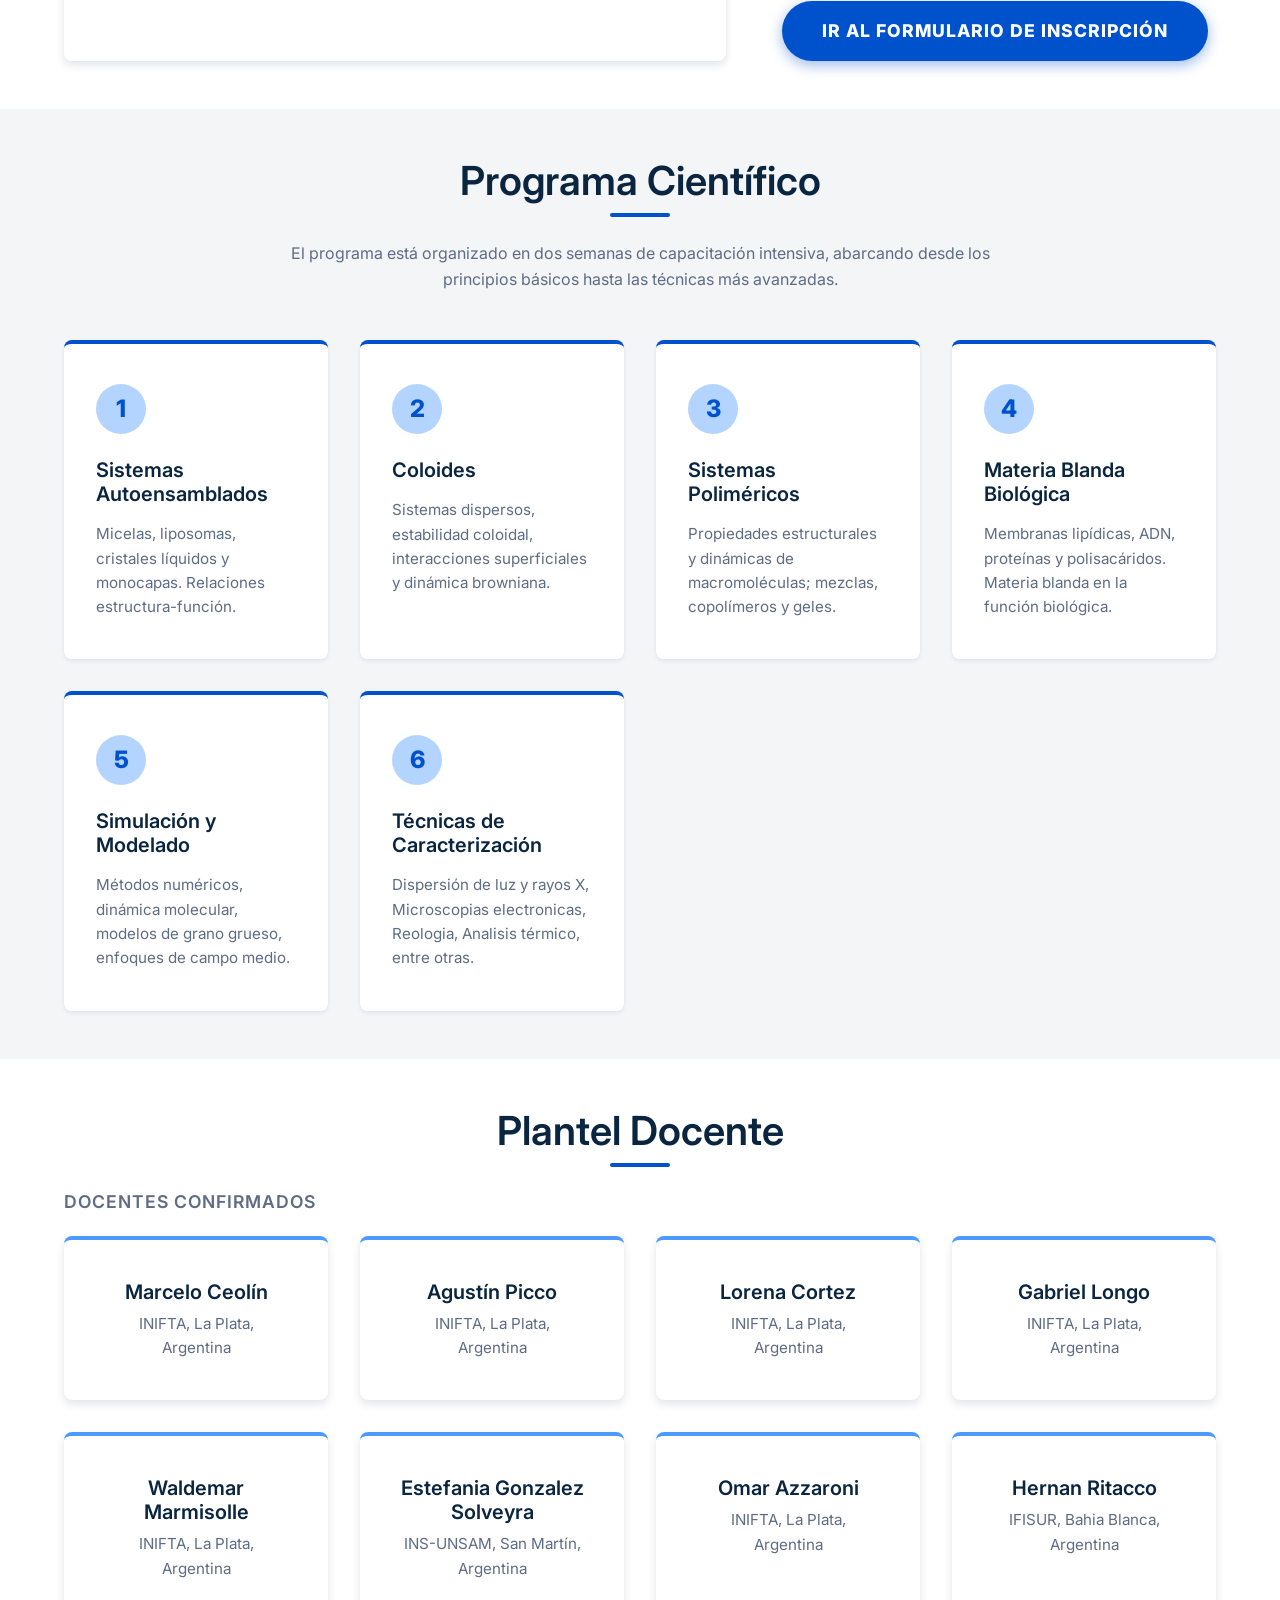
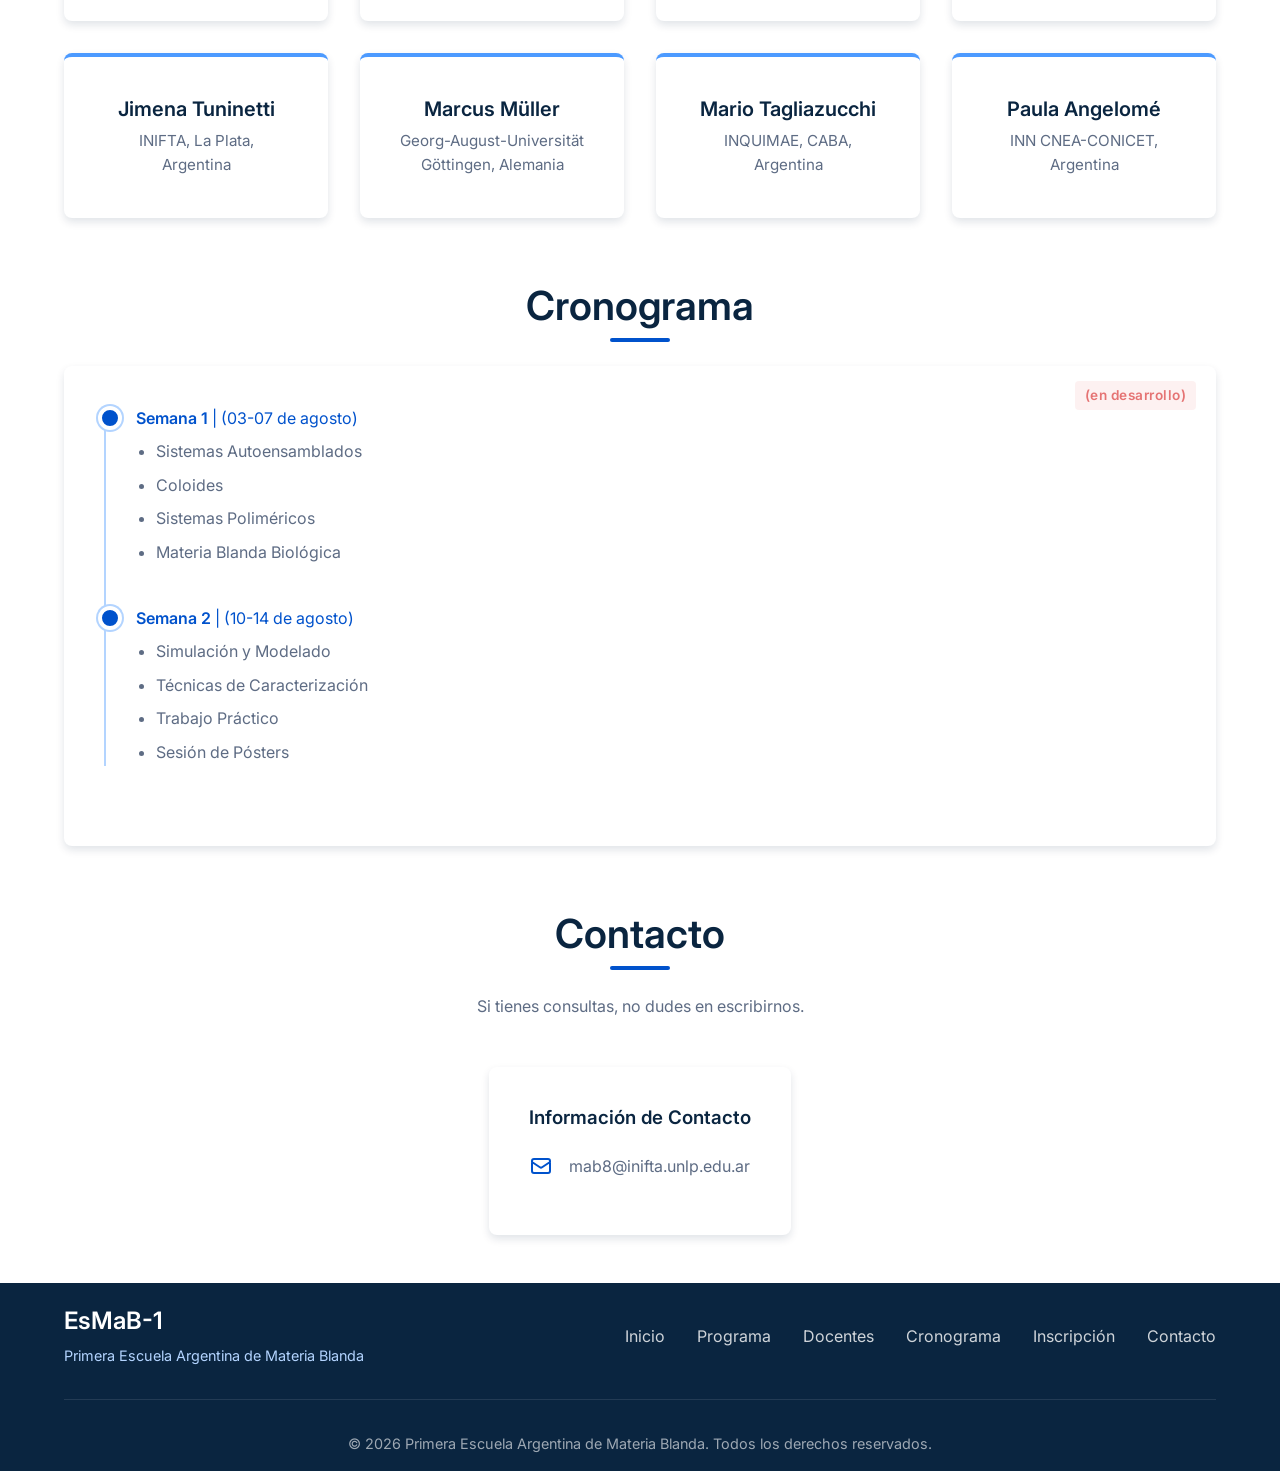
==== commit aa2ec7c9: "adicion speaker" ====
--- a/index.html
+++ b/index.html
@@ -21,7 +21,7 @@
         content="Capacitación intensiva de alto nivel en materia blanda: 03 al 14 de Agosto 2026, La Plata, Argentina.">
     <meta property="og:image" content="red.png"> <!-- Idealmente usar una imagen específica para compartir -->
 
-    <link rel="stylesheet" href="style.css">
+    <link rel="stylesheet" href="style.css?v=1.1">
     <link rel="preconnect" href="https://fonts.googleapis.com">
     <link rel="preconnect" href="https://fonts.gstatic.com" crossorigin>
     <link
@@ -97,16 +97,16 @@
             <p class="banner-title">ORGANIZAN Y AUSPICIAN</p>
             <div class="logos-grid">
                 <a href="https://unlp.edu.ar/" target="_blank" rel="noopener noreferrer" class="logo-item">
-                    <img src="logos/Unlp_marca_escudo.png" alt="UNLP" title="Universidad Nacional de La Plata">
+                    <img src="logos/Unlp_marca_escudo.png" alt="UNLP" title="Universidad Nacional de La Plata" style="max-height: 85px; max-width: 100%; object-fit: contain;">
                 </a>
                 <a href="https://www.exactas.unlp.edu.ar/" target="_blank" rel="noopener noreferrer" class="logo-item">
-                    <img src="logos/ciencias_exactas_unlp_large.jpg" alt="Facultad de Ciencias Exactas - UNLP" title="Facultad de Ciencias Exactas - UNLP">
+                    <img src="logos/ciencias_exactas_unlp_large.jpg" alt="Facultad de Ciencias Exactas - UNLP" title="Facultad de Ciencias Exactas - UNLP" style="max-height: 85px; max-width: 100%; object-fit: contain;">
                 </a>
                 <a href="https://www.inifta.unlp.edu.ar/" target="_blank" rel="noopener noreferrer" class="logo-item">
-                    <img src="logos/inifta_logo_large.png" alt="INIFTA" title="INIFTA">
+                    <img src="logos/inifta_logo_large.png" alt="INIFTA" title="INIFTA" style="max-height: 85px; max-width: 100%; object-fit: contain;">
                 </a>
                 <a href="https://www.fisica.org.ar/" target="_blank" rel="noopener noreferrer" class="logo-item">
-                    <img src="logos/logo afa.png" alt="Asociación Física Argentina" title="Asociación Física Argentina">
+                    <img src="logos/logo afa.png" alt="Asociación Física Argentina" title="Asociación Física Argentina" style="max-height: 85px; max-width: 100%; object-fit: contain;">
                 </a>
             </div>
         </div>
@@ -316,6 +316,10 @@
                     <h3>Mario Tagliazucchi</h3>
                     <p>INQUIMAE, CABA, Argentina</p>
                 </div>
+                <div class="teacher-card box-shadow-card">
+                    <h3>Paula Angelomé</h3>
+                    <p>INN CNEA-CONICET, Argentina</p>
+                </div>
             </div>
         </div>
     </section>
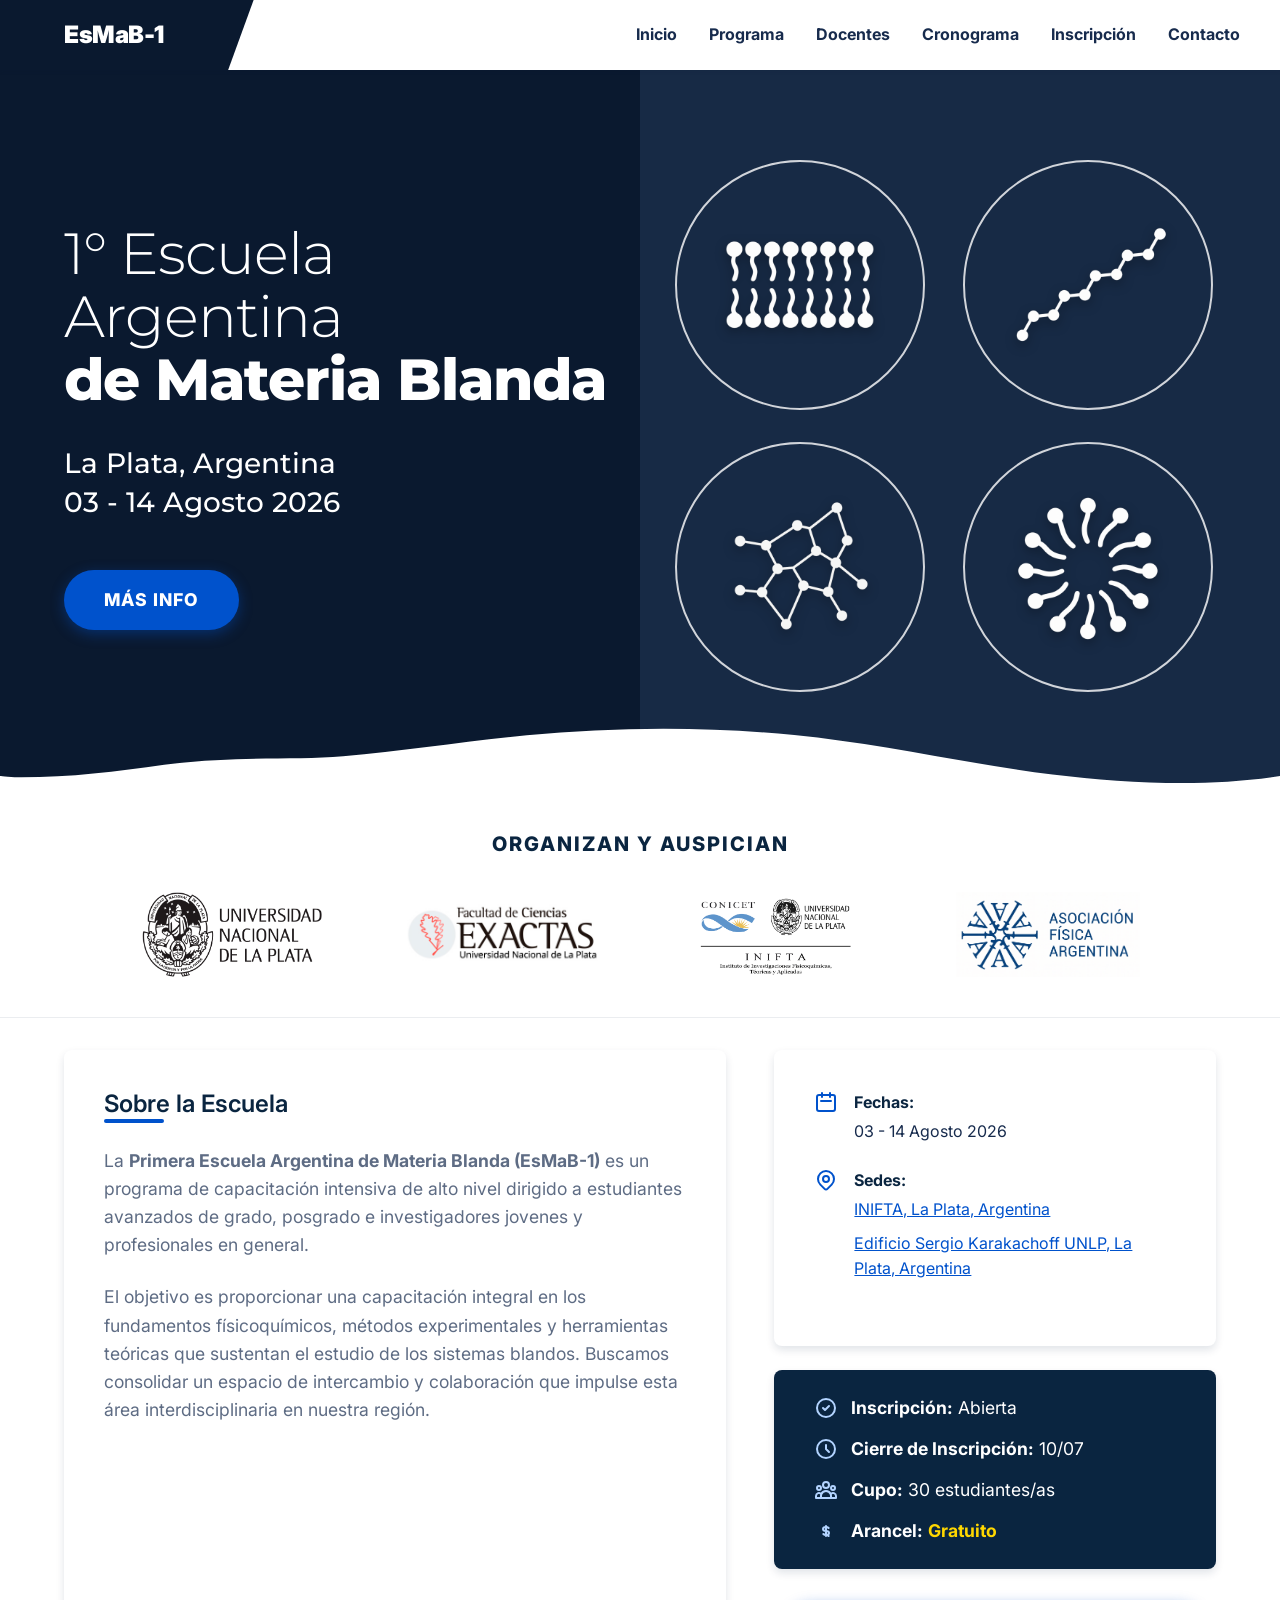
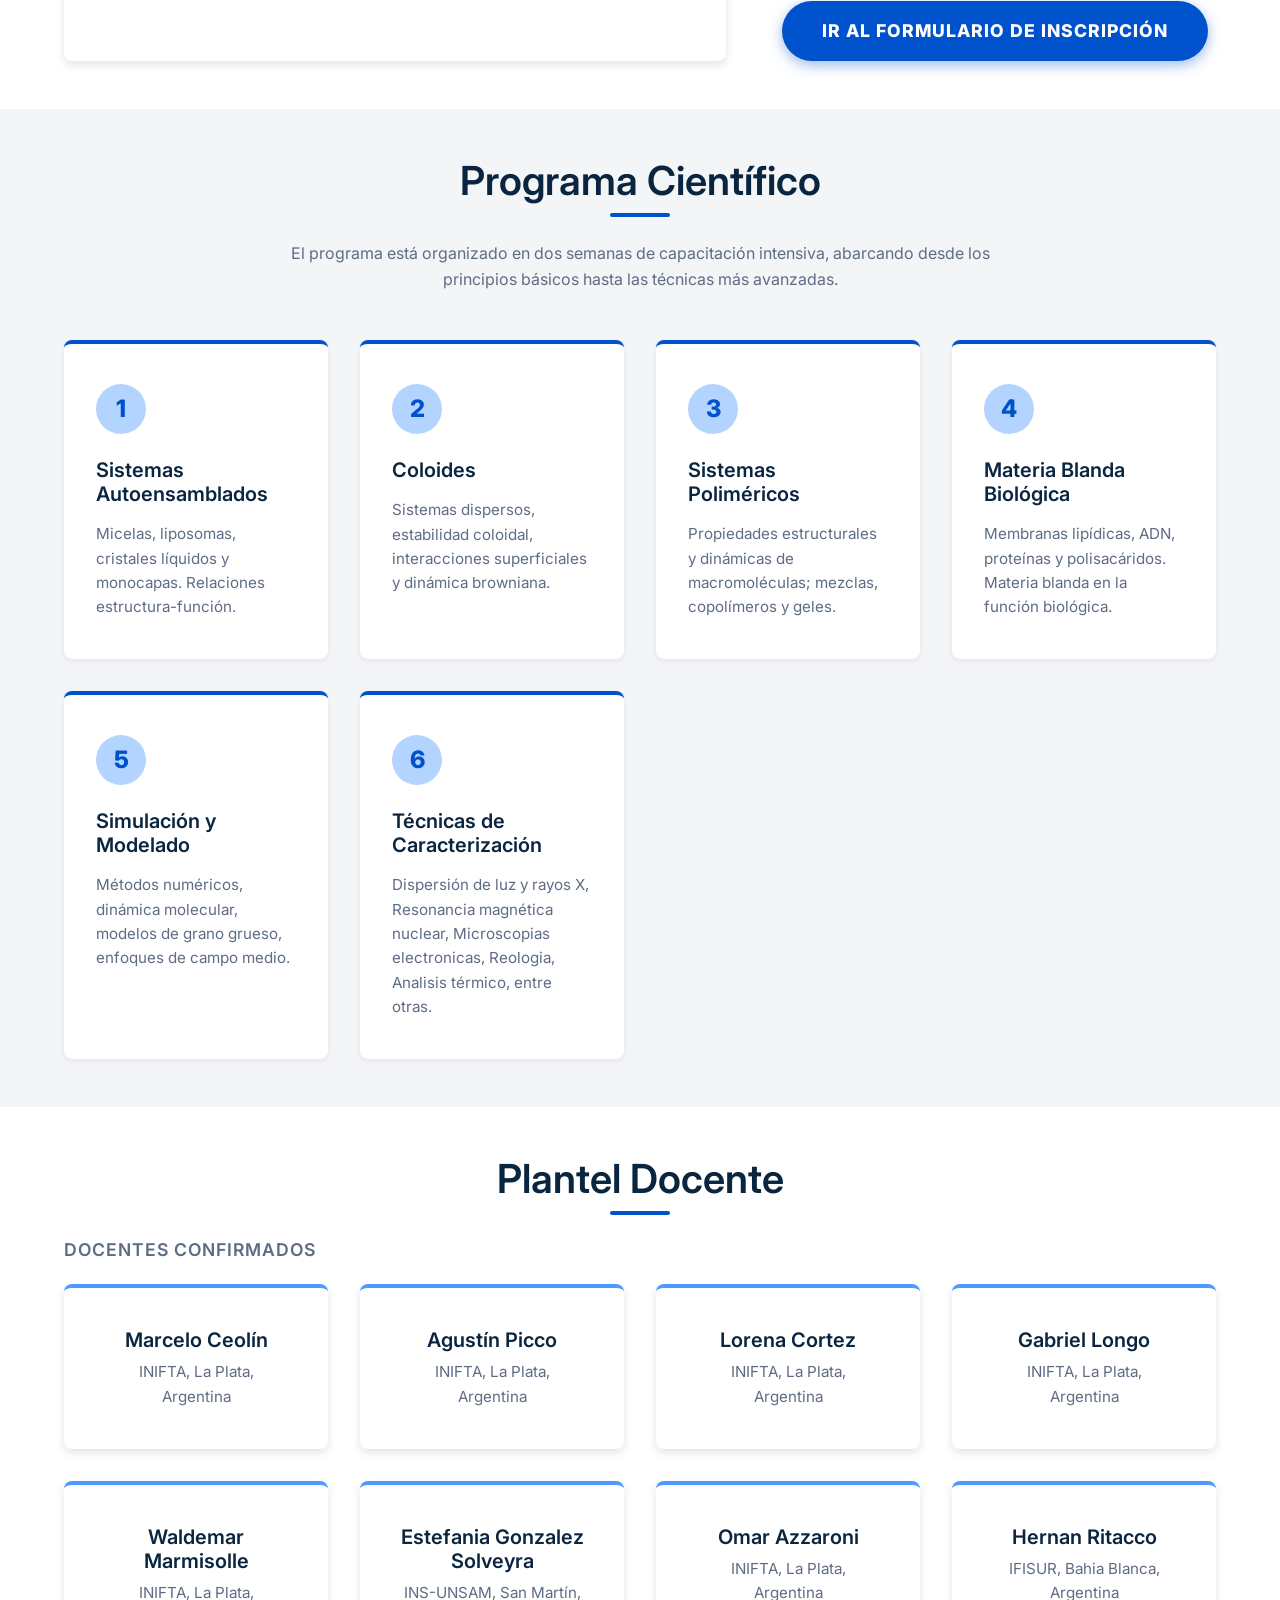
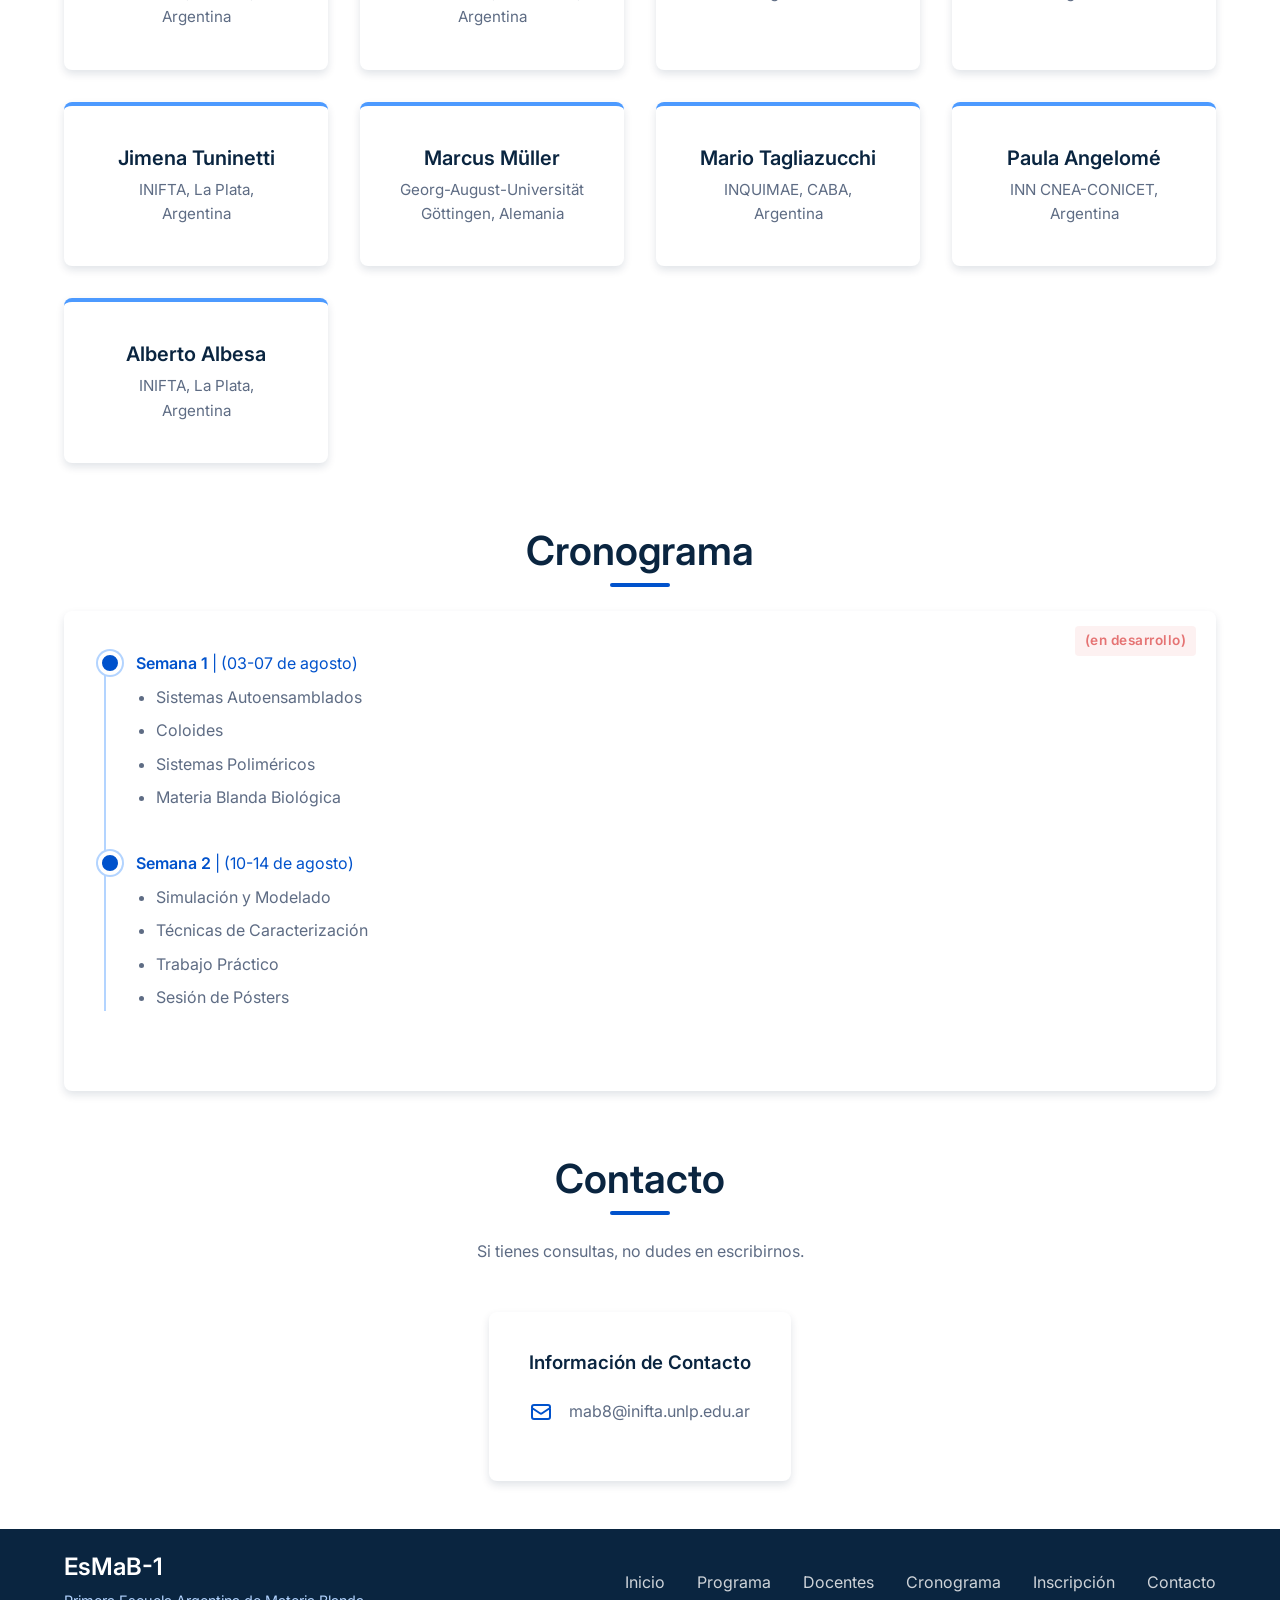
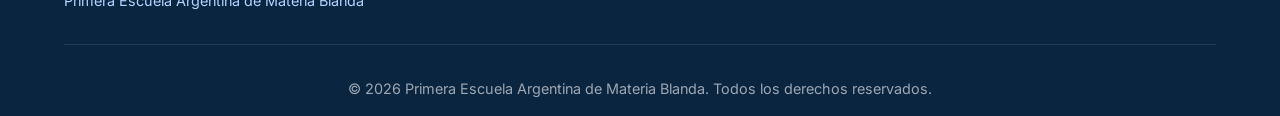
==== commit 9b3a0dc3: "Update index.html" ====
--- a/index.html
+++ b/index.html
@@ -256,7 +256,7 @@
                 <div class="program-card">
                     <div class="card-icon">6</div>
                     <h3>Técnicas de Caracterización</h3>
-                    <p>Dispersión de luz y rayos X, Microscopias electronicas, Reologia, Analisis térmico, entre otras.
+                    <p>Dispersión de luz y rayos X, Resonancia magnética nuclear, Microscopias electronicas, Reologia, Analisis térmico, entre otras.
                     </p>
                 </div>
             </div>
@@ -319,6 +319,10 @@
                 <div class="teacher-card box-shadow-card">
                     <h3>Paula Angelomé</h3>
                     <p>INN CNEA-CONICET, Argentina</p>
+                </div>
+                <div class="teacher-card box-shadow-card">
+                    <h3>Alberto Albesa</h3>
+                    <p>INIFTA, La Plata, Argentina</p>
                 </div>
             </div>
         </div>
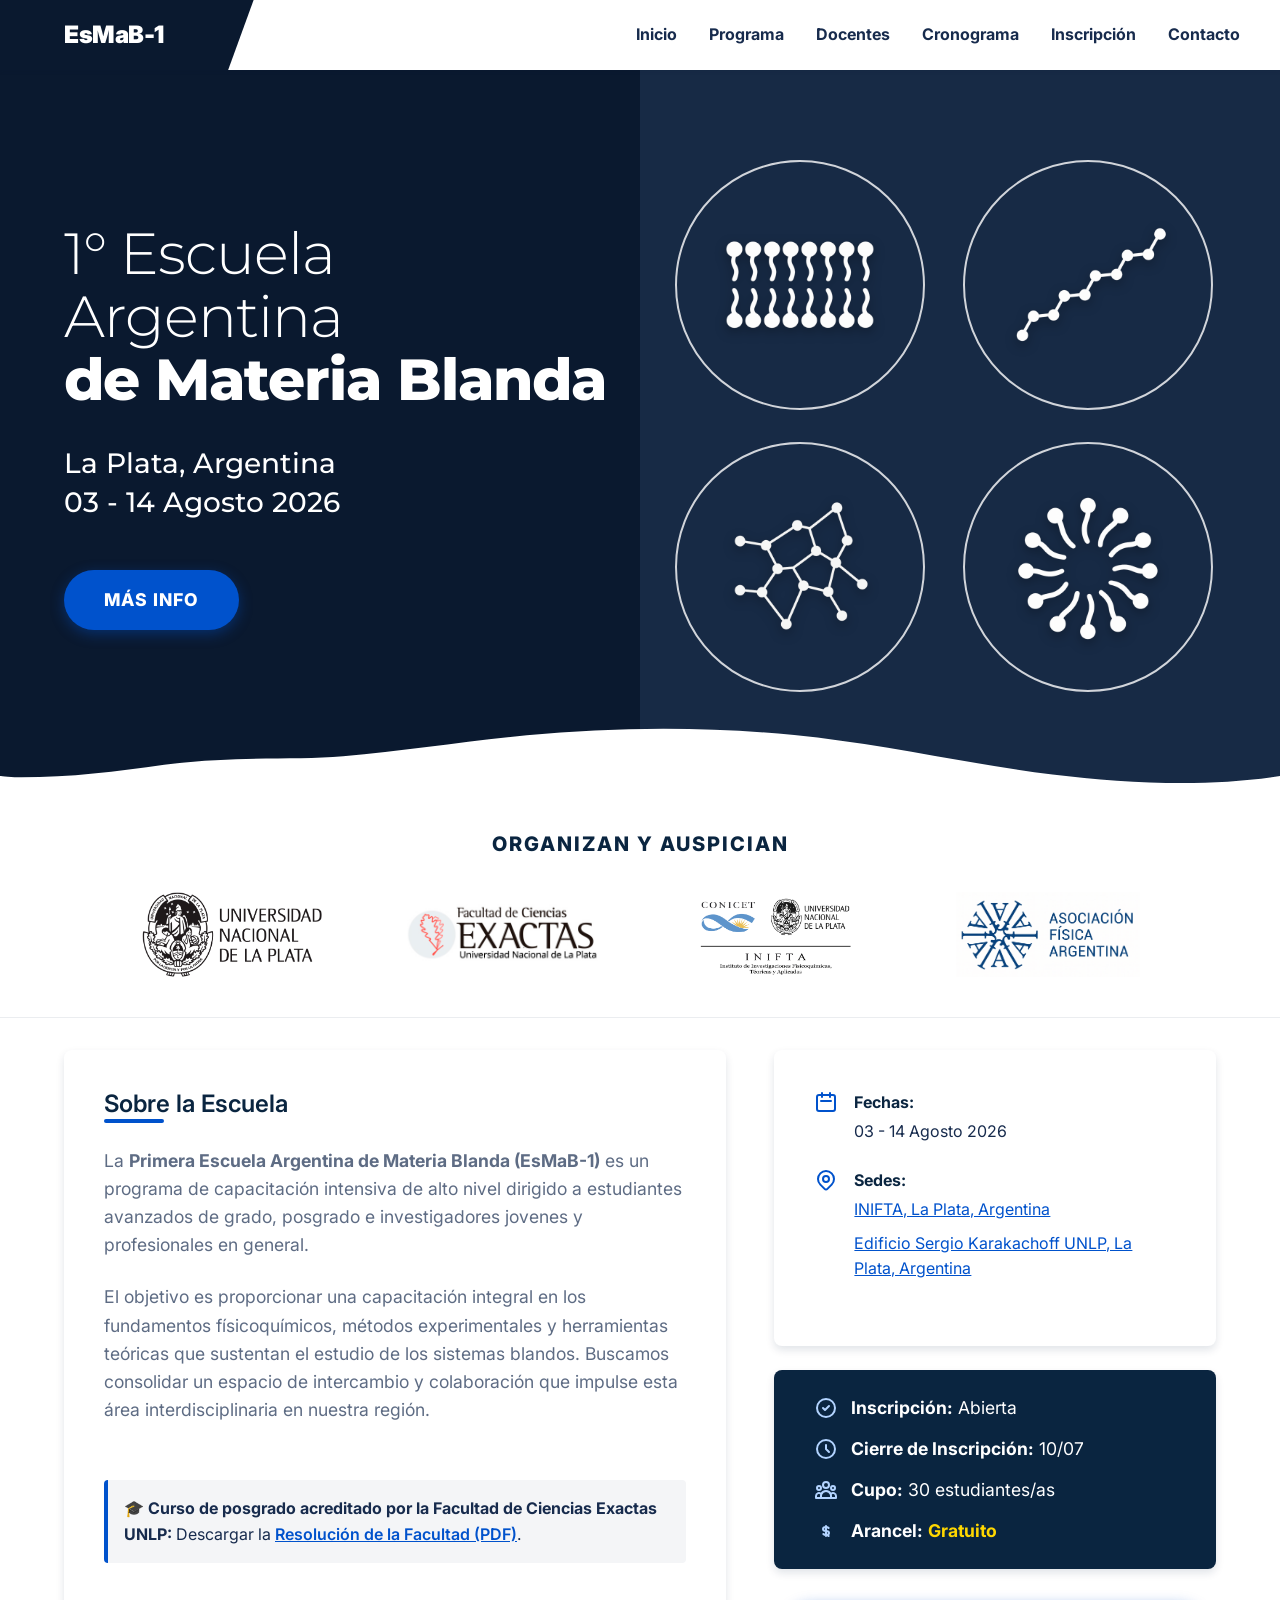
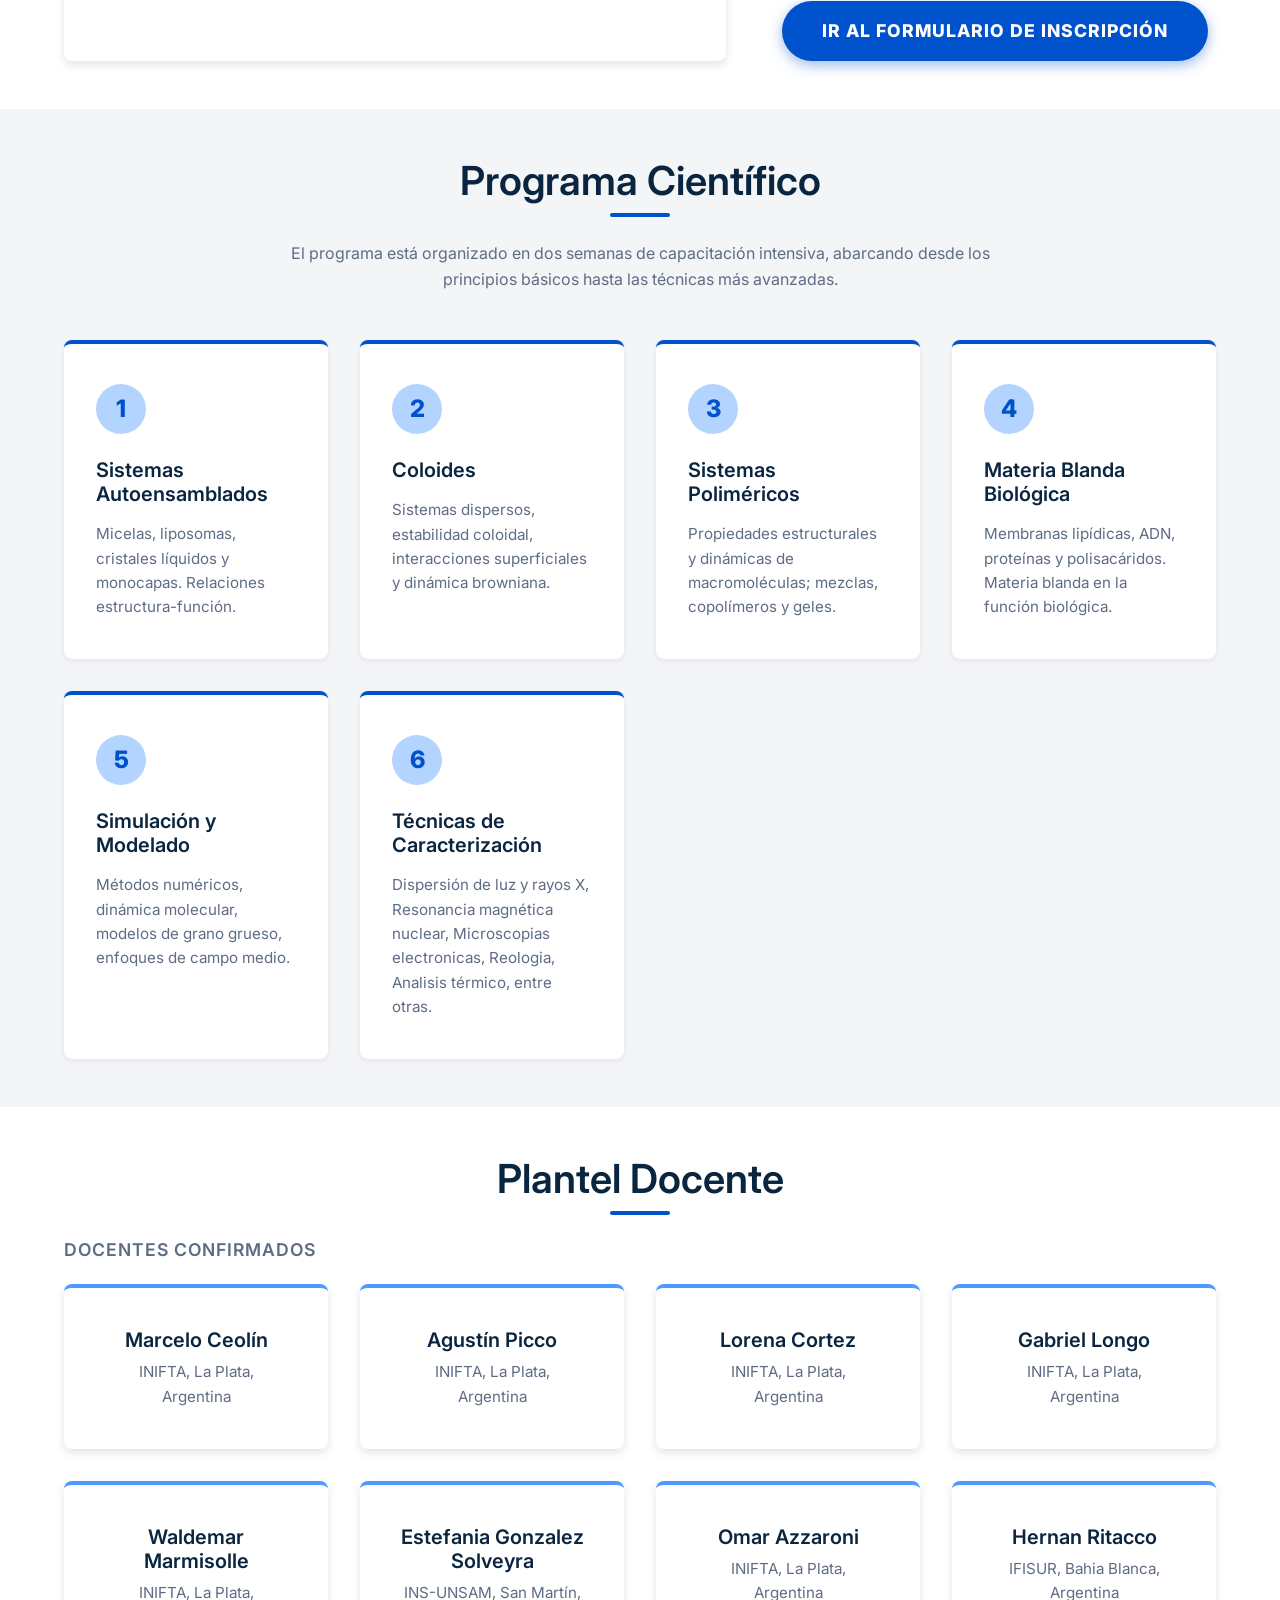
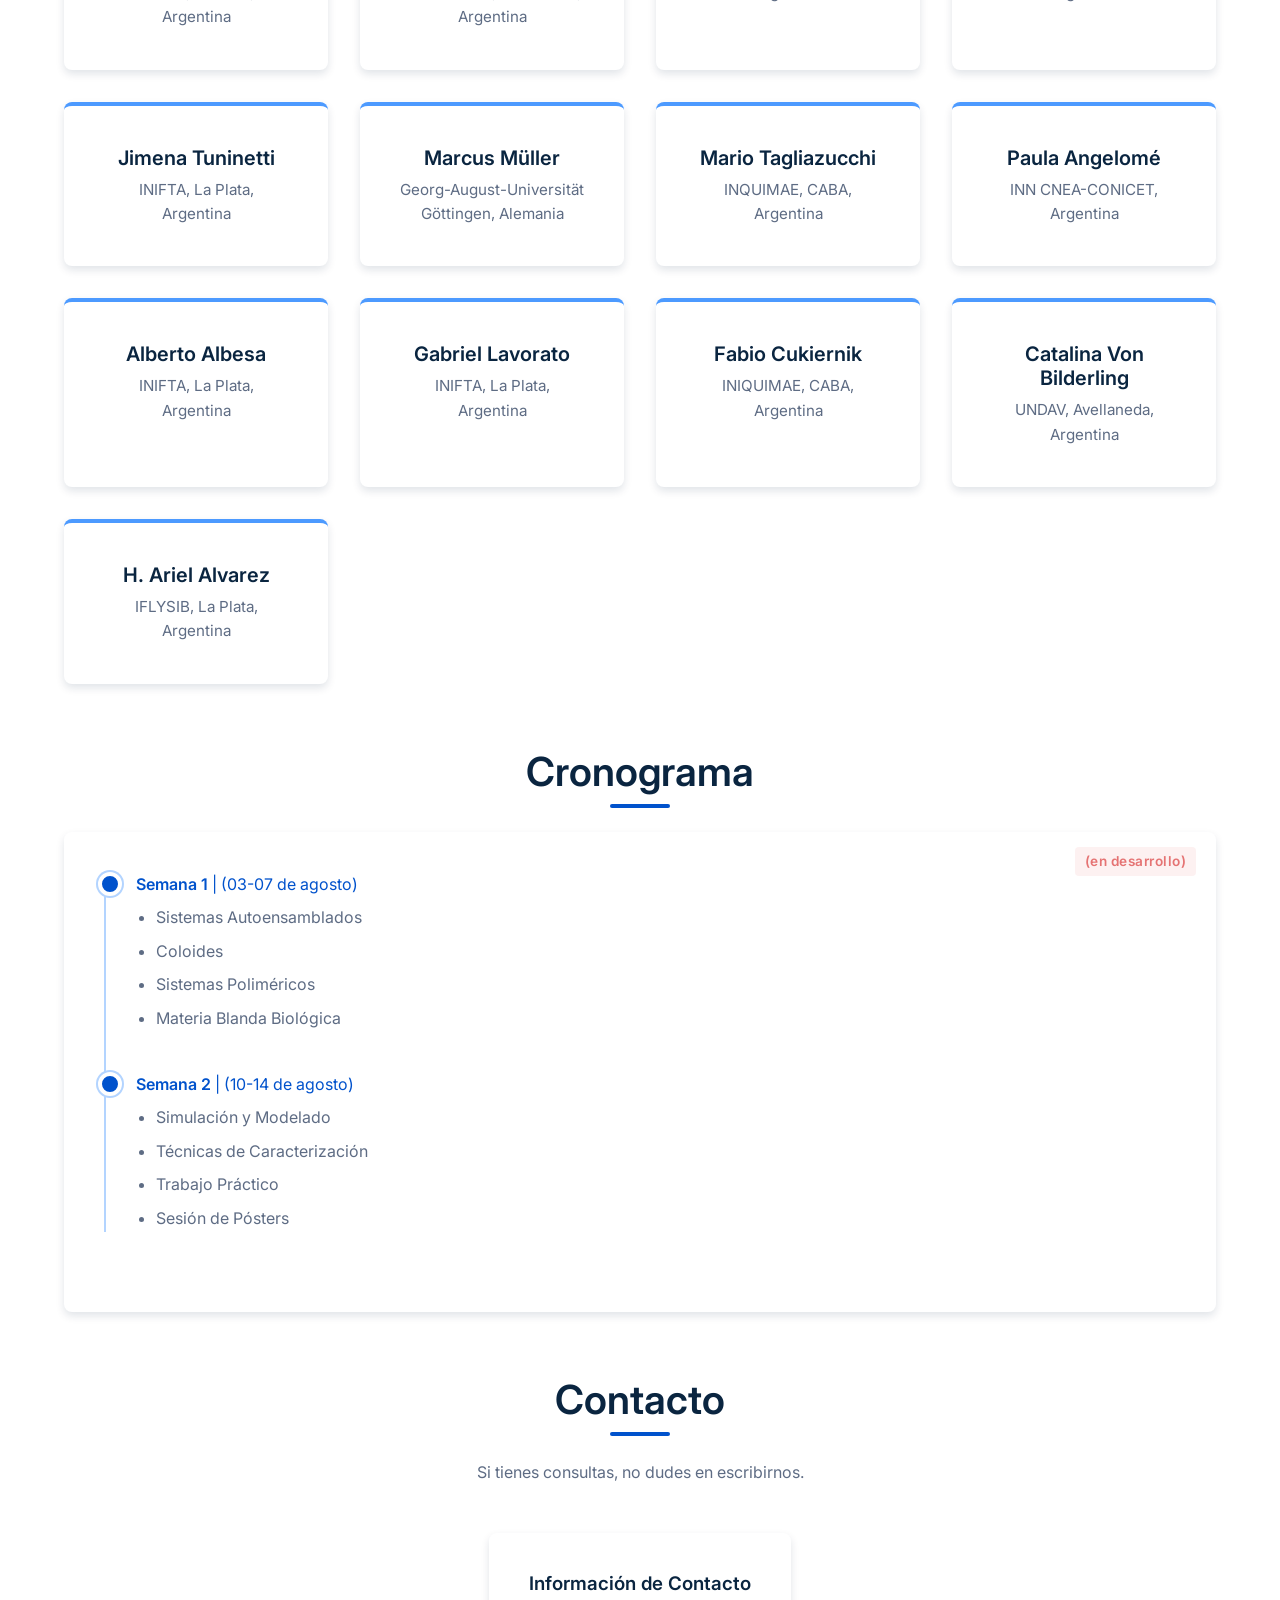
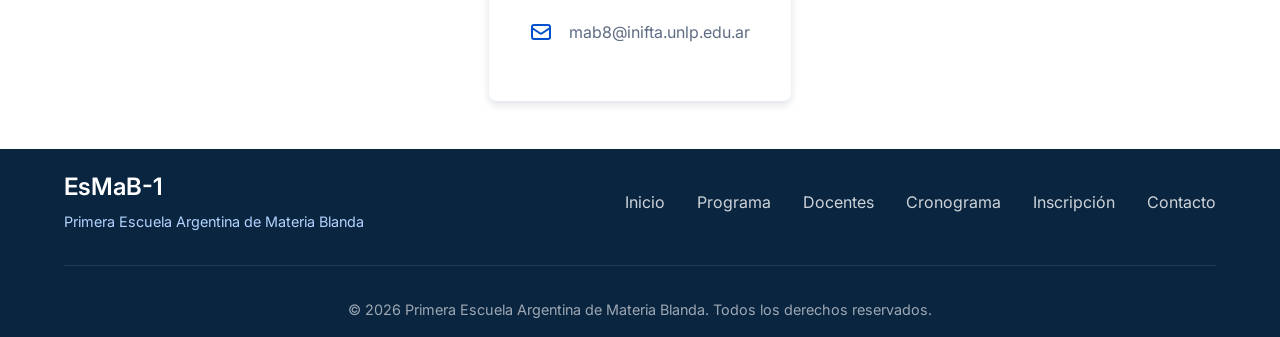
==== commit 2778232b: "prof + resolucion" ====
--- a/index.html
+++ b/index.html
@@ -125,6 +125,10 @@
                     experimentales y herramientas teóricas que sustentan el estudio de los sistemas blandos.
                     Buscamos consolidar un espacio de intercambio y colaboración que impulse esta área
                     interdisciplinaria en nuestra región.</p>
+                <p style="margin-top: 3.5rem; padding: 1rem; background-color: var(--bg-light); border-left: 4px solid var(--secondary-color); border-radius: 4px; font-size: 1rem; color: var(--text-dark);">
+                    🎓 <strong>Curso de posgrado acreditado por la Facultad de Ciencias Exactas UNLP:</strong> 
+                    Descargar la <a href="Resolucion_Exactas_UNLP.pdf" target="_blank" style="color: var(--secondary-color); font-weight: 600; text-decoration: underline;">Resolución de la Facultad (PDF)</a>.
+                </p>
             </div>
 
             <div class="right-column" style="display: flex; flex-direction: column; gap: 1.5rem;">
@@ -324,6 +328,22 @@
                     <h3>Alberto Albesa</h3>
                     <p>INIFTA, La Plata, Argentina</p>
                 </div>
+                <div class="teacher-card box-shadow-card">
+                    <h3>Gabriel Lavorato</h3>
+                    <p>INIFTA, La Plata, Argentina</p>
+                </div>
+                <div class="teacher-card box-shadow-card">
+                    <h3>Fabio Cukiernik</h3>
+                    <p>INIQUIMAE, CABA, Argentina</p>
+                </div>
+                <div class="teacher-card box-shadow-card">
+                    <h3>Catalina Von Bilderling</h3>
+                    <p>UNDAV, Avellaneda, Argentina</p>
+                </div>
+                <div class="teacher-card box-shadow-card">
+                    <h3>H. Ariel Alvarez</h3>
+                    <p>IFLYSIB, La Plata, Argentina</p>
+                </div>
             </div>
         </div>
     </section>
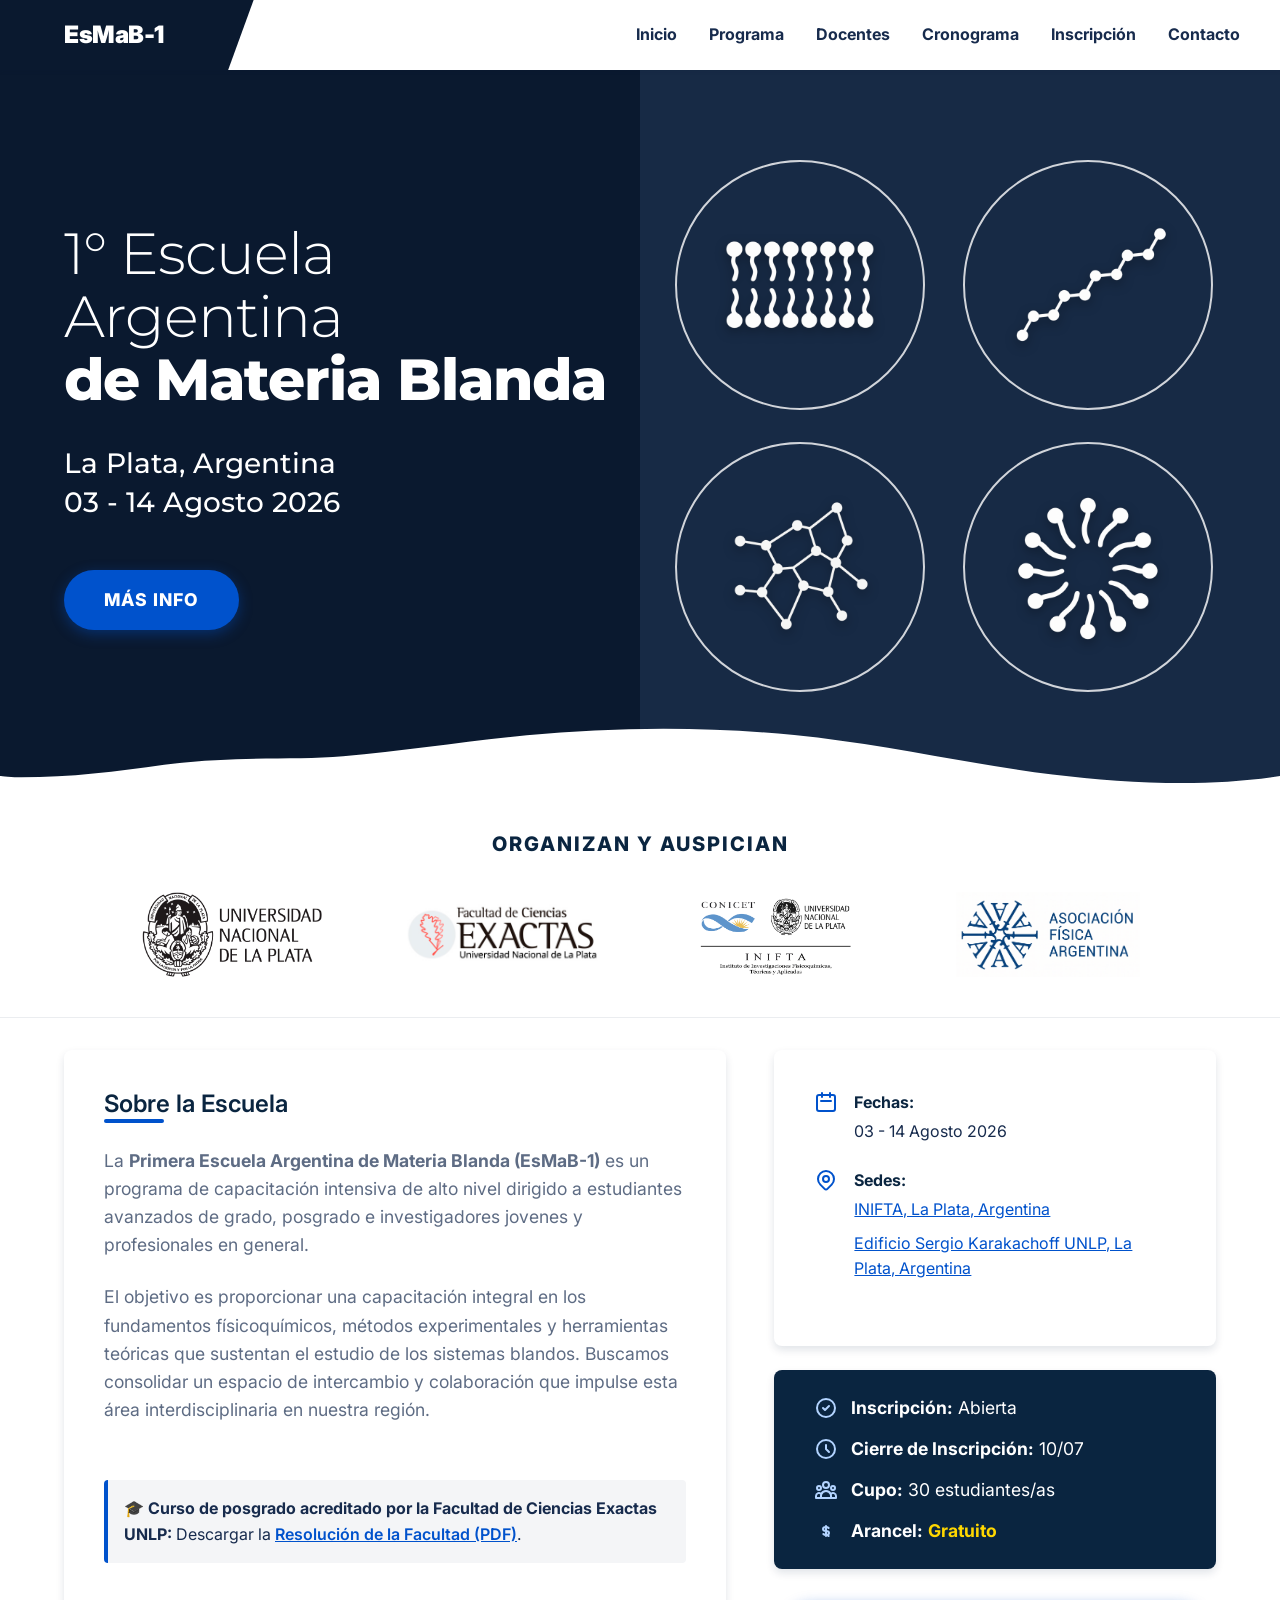
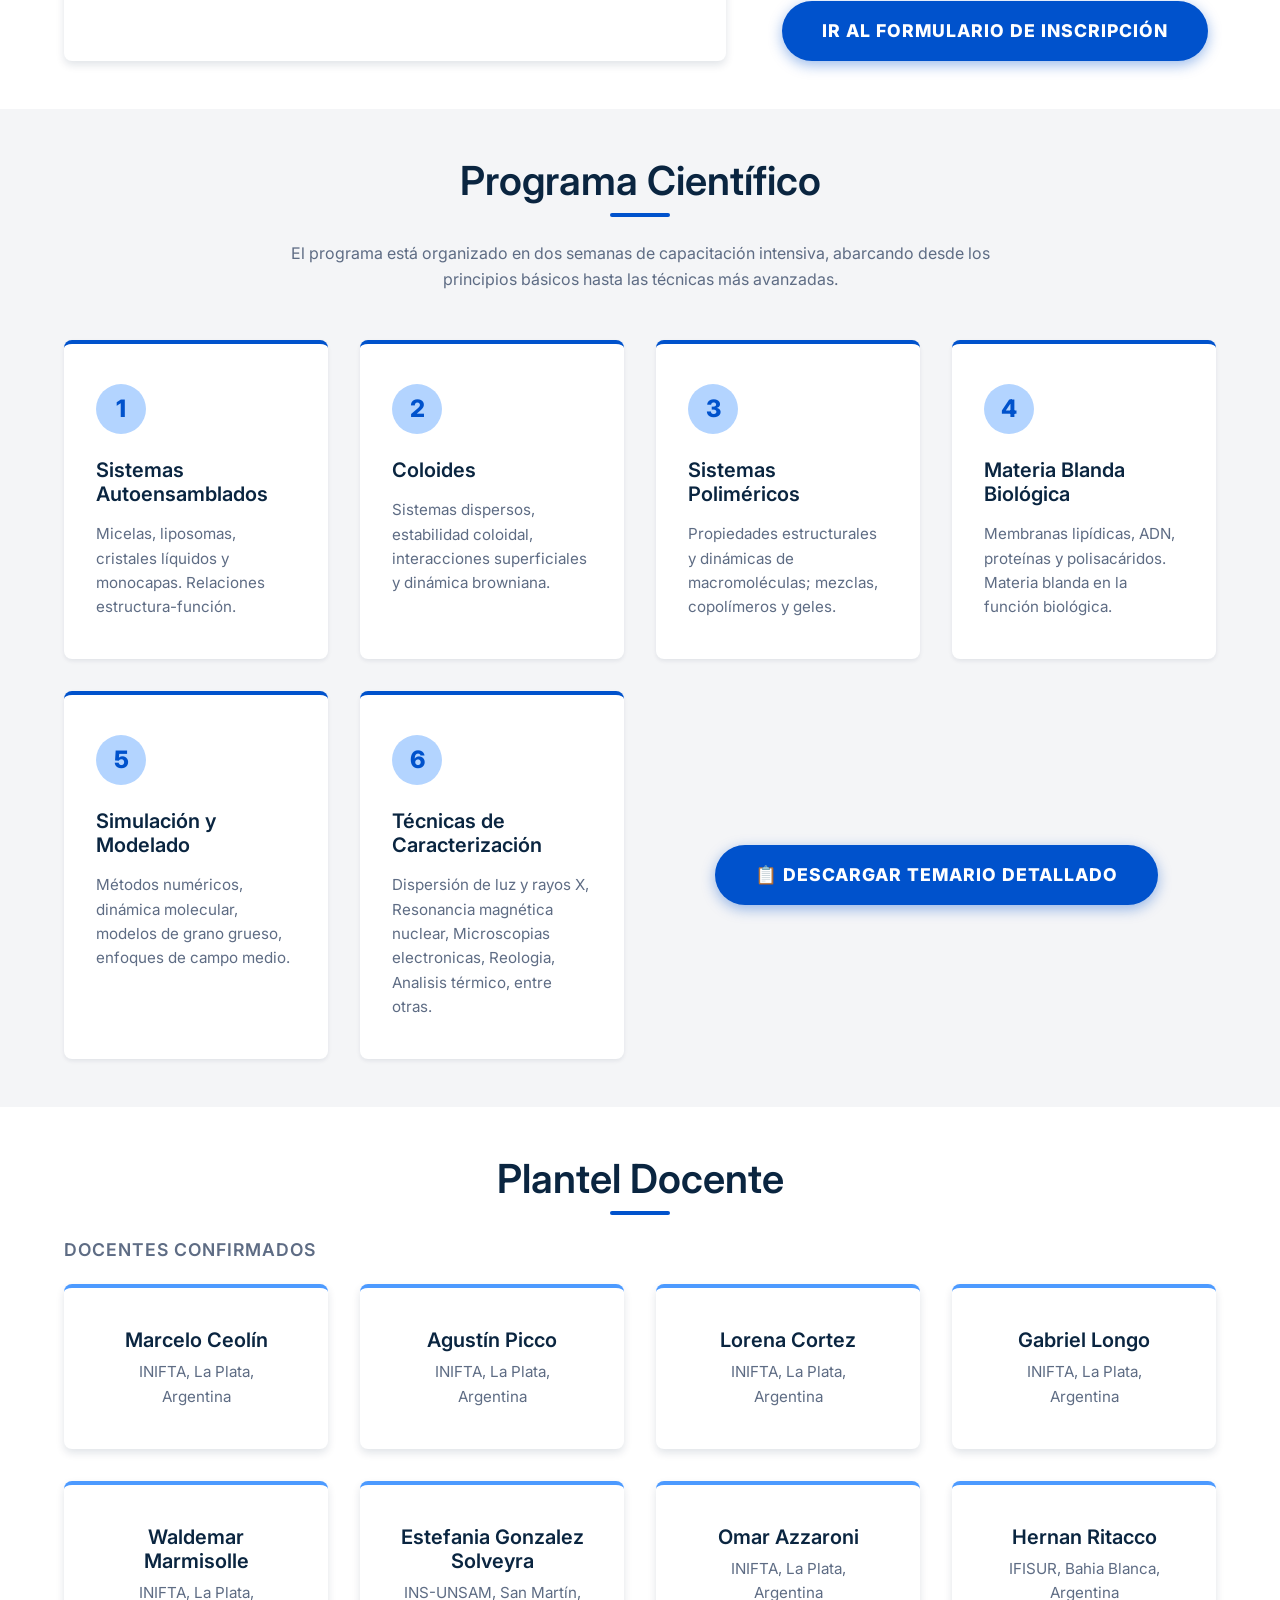
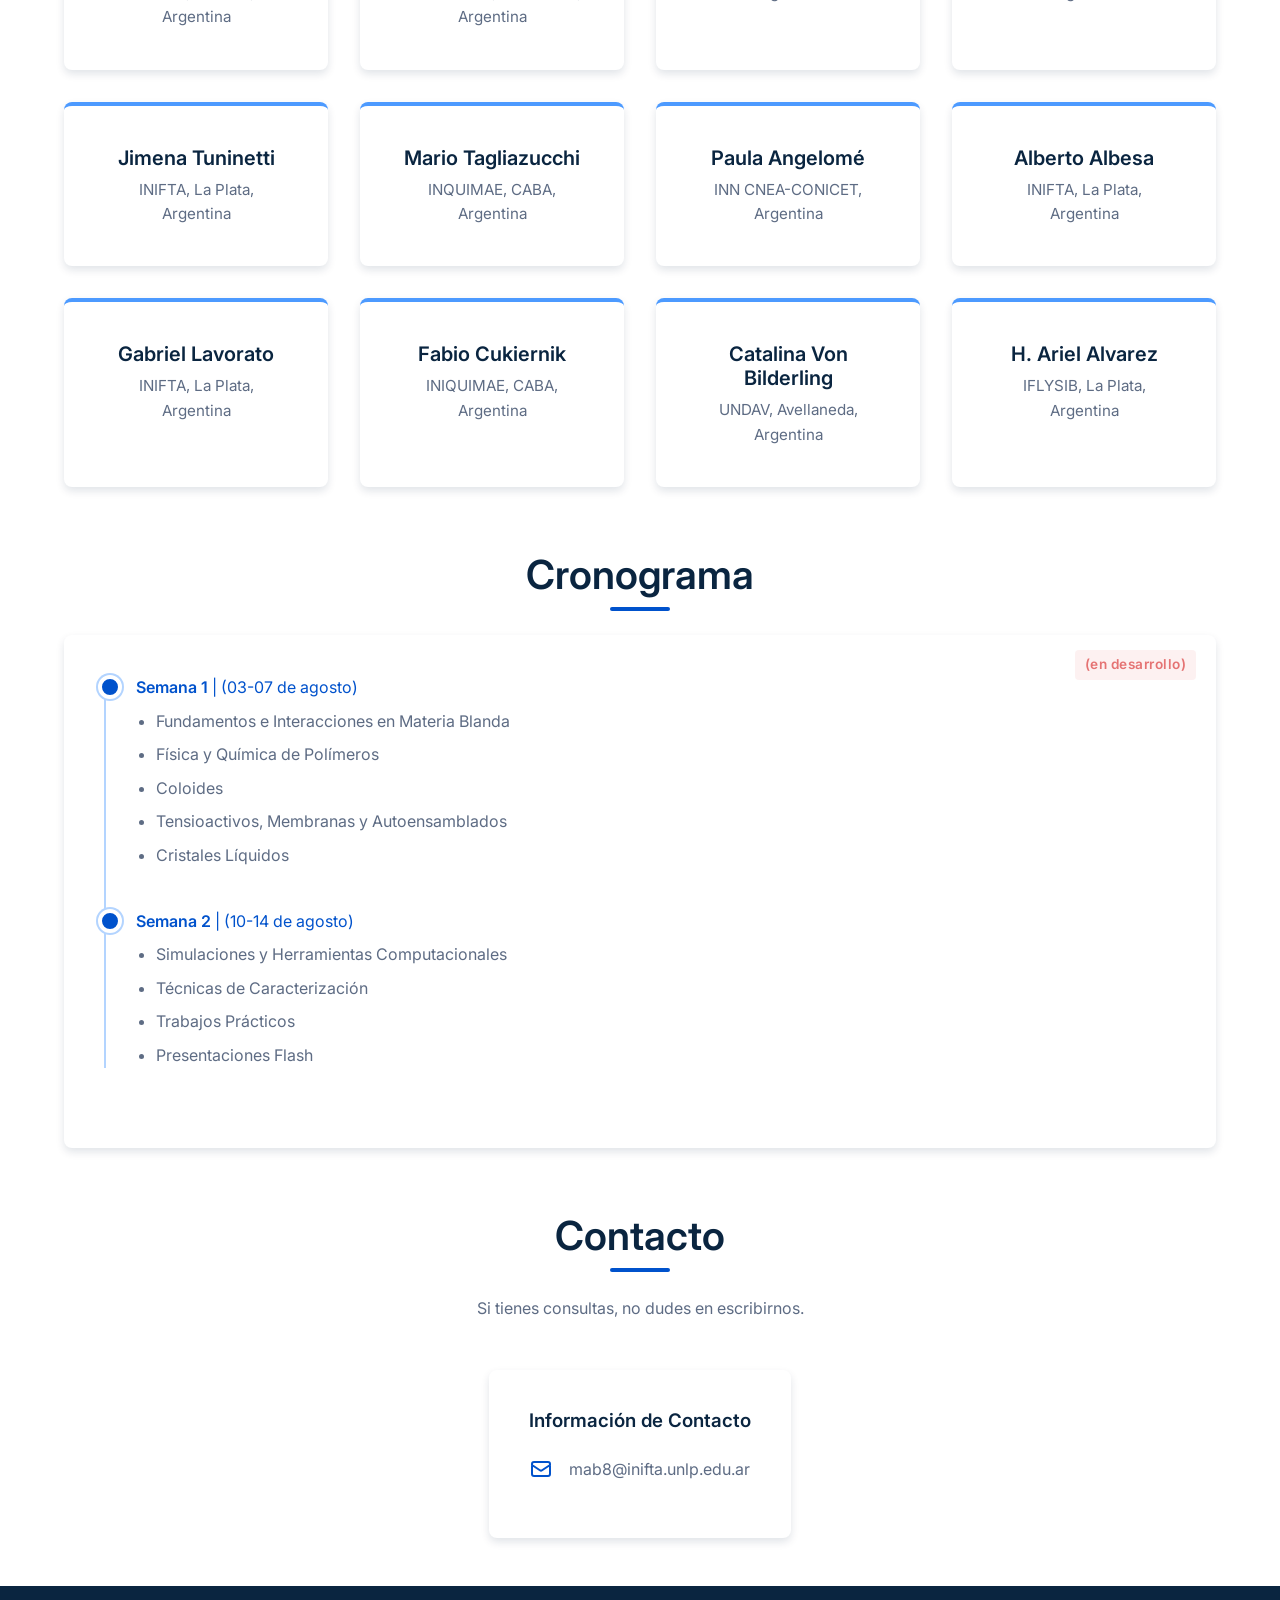
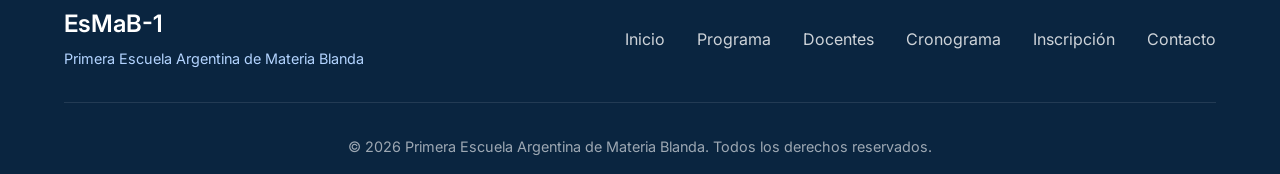
==== commit 43495150: "temario" ====
--- a/index.html
+++ b/index.html
@@ -263,6 +263,9 @@
                     <p>Dispersión de luz y rayos X, Resonancia magnética nuclear, Microscopias electronicas, Reologia, Analisis térmico, entre otras.
                     </p>
                 </div>
+                <div class="program-link-card">
+                    <a href="temario_Esmab-1.pdf" class="cta-button" target="_blank" style="margin-top: 0;">📋 Descargar Temario Detallado</a>
+                </div>
             </div>
         </div>
     </section>
@@ -313,10 +316,6 @@
                     <p>INIFTA, La Plata, Argentina</p>
                 </div>
                 <div class="teacher-card box-shadow-card">
-                    <h3>Marcus Müller</h3>
-                    <p>Georg-August-Universität Göttingen, Alemania</p>
-                </div>
-                <div class="teacher-card box-shadow-card">
                     <h3>Mario Tagliazucchi</h3>
                     <p>INQUIMAE, CABA, Argentina</p>
                 </div>
@@ -363,10 +362,11 @@
                         </div>
                         <div class="timeline-content">
                             <ul style="list-style-type: disc; margin-left: 20px; color: var(--text-muted);">
-                                <li style="margin-bottom: 0.5rem;">Sistemas Autoensamblados</li>
+                                <li style="margin-bottom: 0.5rem;">Fundamentos e Interacciones en Materia Blanda</li>
+                                <li style="margin-bottom: 0.5rem;">Física y Química de Polímeros</li>
                                 <li style="margin-bottom: 0.5rem;">Coloides</li>
-                                <li style="margin-bottom: 0.5rem;">Sistemas Poliméricos</li>
-                                <li style="margin-bottom: 0.5rem;">Materia Blanda Biológica</li>
+                                <li style="margin-bottom: 0.5rem;">Tensioactivos, Membranas y Autoensamblados</li>
+                                <li style="margin-bottom: 0.5rem;">Cristales Líquidos</li>
                             </ul>
                         </div>
                     </li>
@@ -376,10 +376,10 @@
                         </div>
                         <div class="timeline-content">
                             <ul style="list-style-type: disc; margin-left: 20px; color: var(--text-muted);">
-                                <li style="margin-bottom: 0.5rem;">Simulación y Modelado</li>
+                                <li style="margin-bottom: 0.5rem;">Simulaciones y Herramientas Computacionales</li>
                                 <li style="margin-bottom: 0.5rem;">Técnicas de Caracterización</li>
-                                <li style="margin-bottom: 0.5rem;">Trabajo Práctico</li>
-                                <li style="margin-bottom: 0.5rem;">Sesión de Pósters</li>
+                                <li style="margin-bottom: 0.5rem;">Trabajos Prácticos</li>
+                                <li style="margin-bottom: 0.5rem;">Presentaciones Flash</li>
                             </ul>
                         </div>
                     </li>
--- a/style.css
+++ b/style.css
@@ -488,6 +488,14 @@
     font-size: 0.95rem;
 }
 
+.program-link-card {
+    grid-column: span 2;
+    align-self: center;
+    display: flex;
+    align-items: center;
+    justify-content: center;
+}
+
 /* Docentes */
 .teachers-grid {
     display: grid;
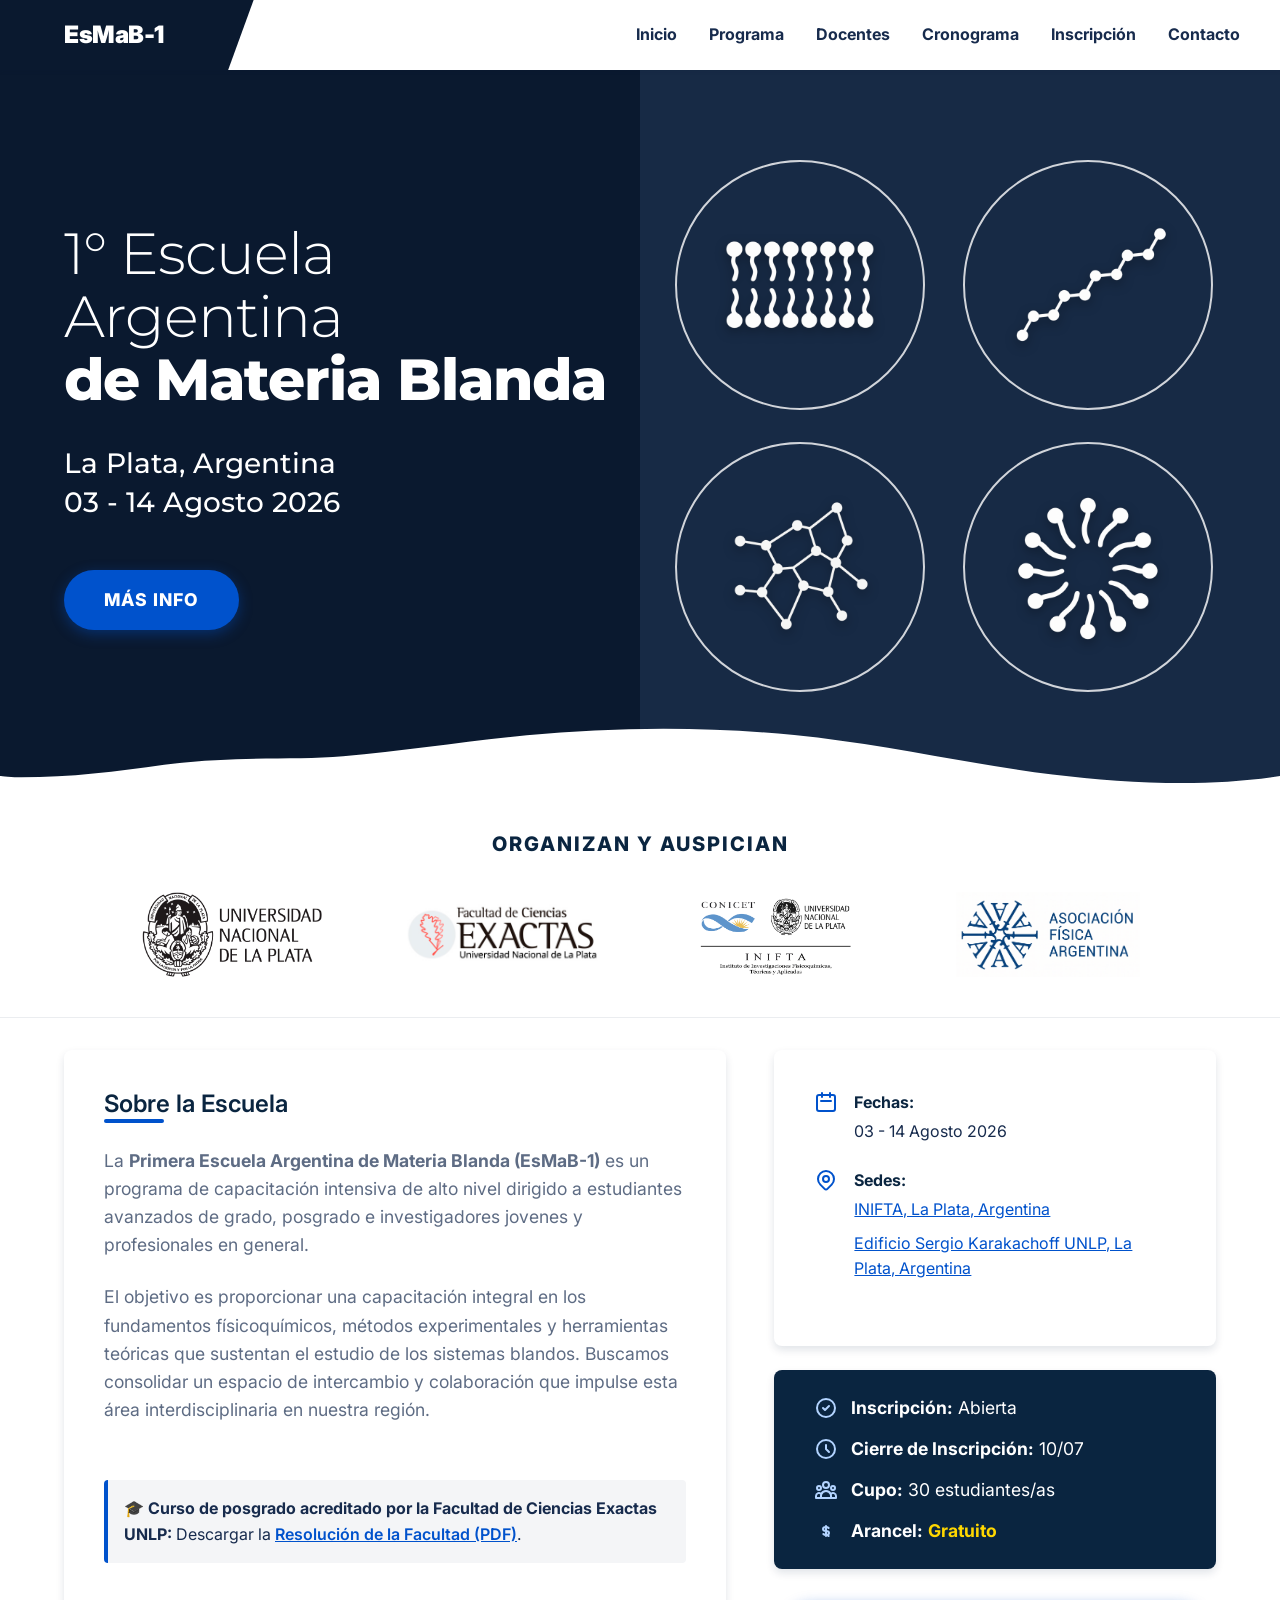
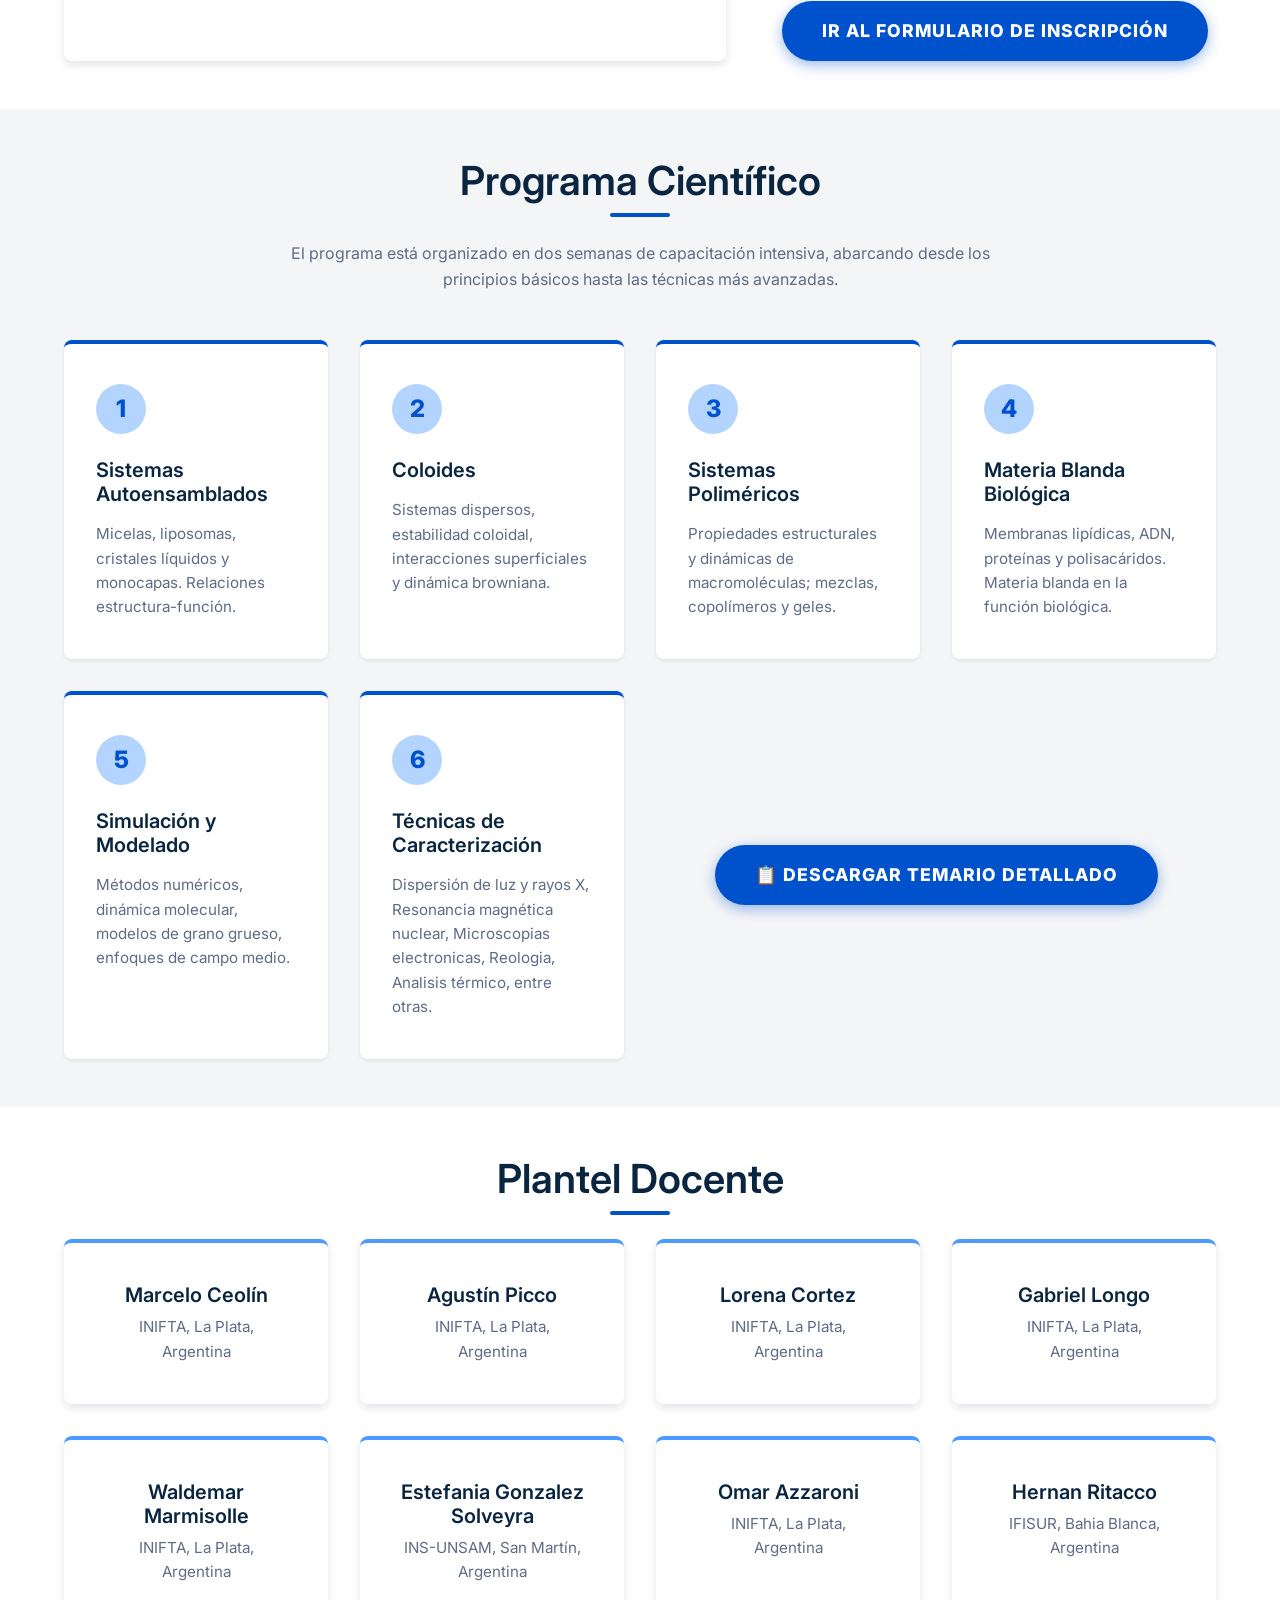
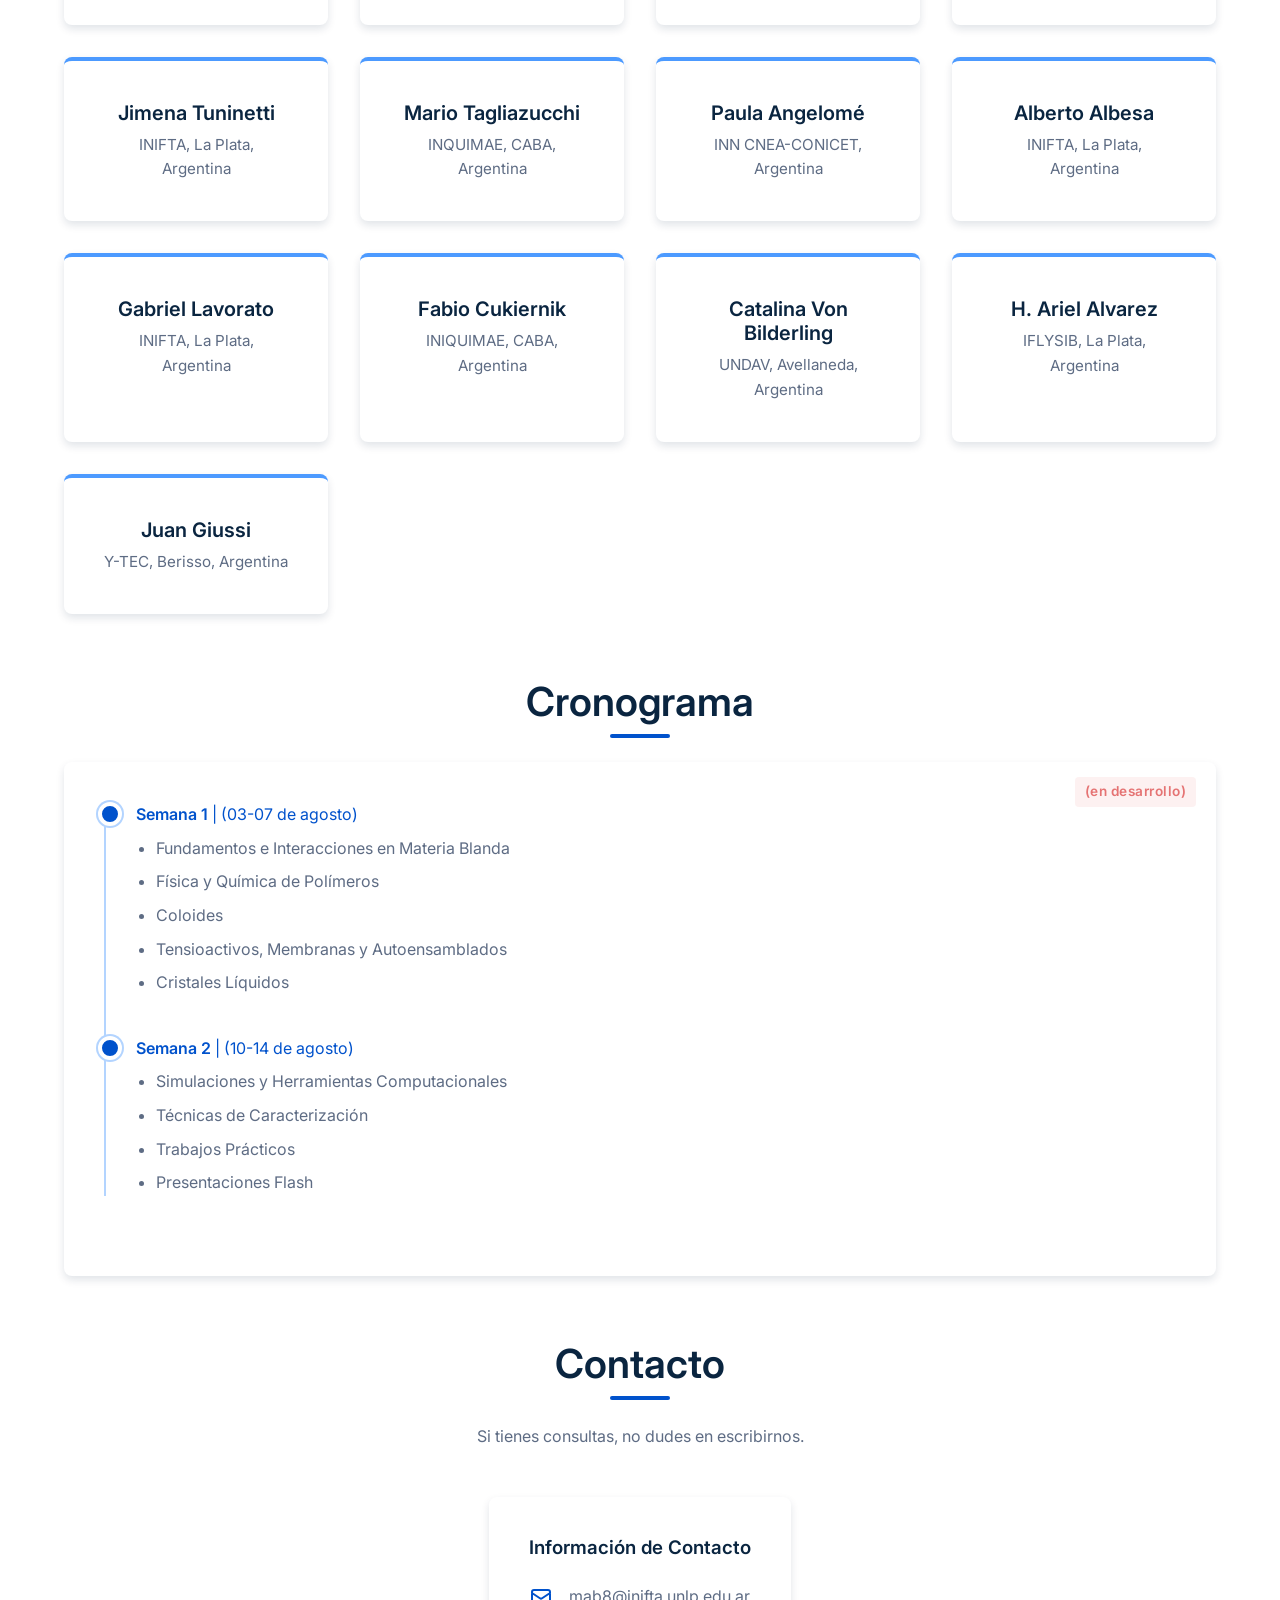
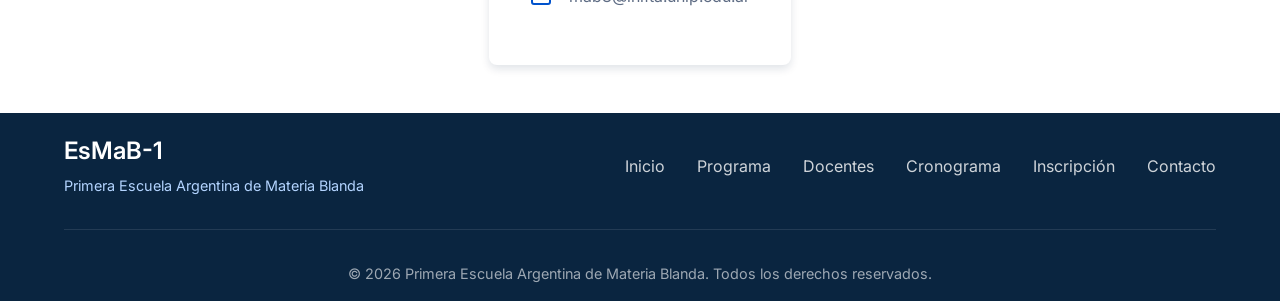
==== commit 59476b2f: "upgrade docentes" ====
--- a/index.html
+++ b/index.html
@@ -275,9 +275,6 @@
         <div class="container">
             <h2 class="section-title">Plantel Docente</h2>
             <div class="accent-line center"></div>
-            <h4
-                style="text-align: left; margin-bottom: 1.5rem; color: var(--text-muted); font-size: 1.1rem; letter-spacing: 1px;">
-                DOCENTES CONFIRMADOS</h4>
             <div class="teachers-grid">
                 <div class="teacher-card box-shadow-card">
                     <h3>Marcelo Ceolín</h3>
@@ -342,6 +339,10 @@
                 <div class="teacher-card box-shadow-card">
                     <h3>H. Ariel Alvarez</h3>
                     <p>IFLYSIB, La Plata, Argentina</p>
+                </div>
+                <div class="teacher-card box-shadow-card">
+                    <h3>Juan Giussi</h3>
+                    <p>Y-TEC, Berisso, Argentina</p>
                 </div>
             </div>
         </div>
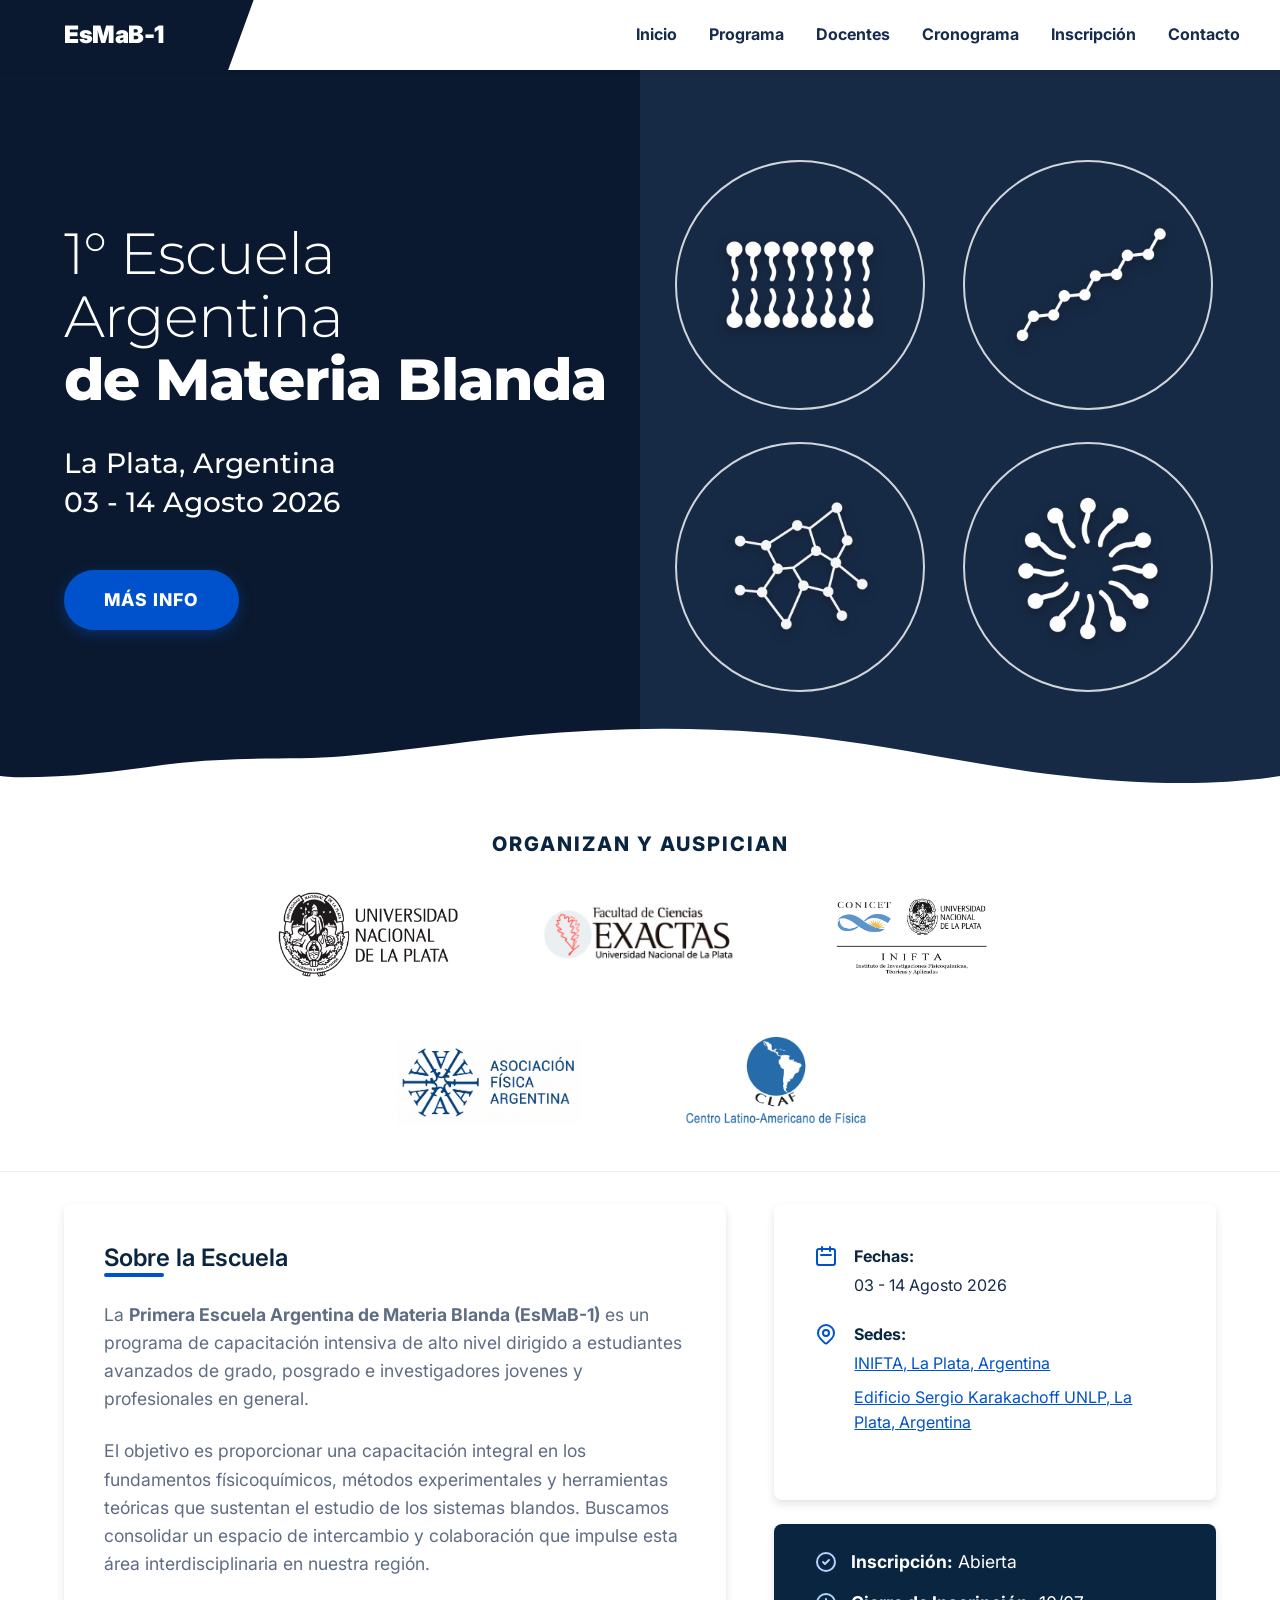
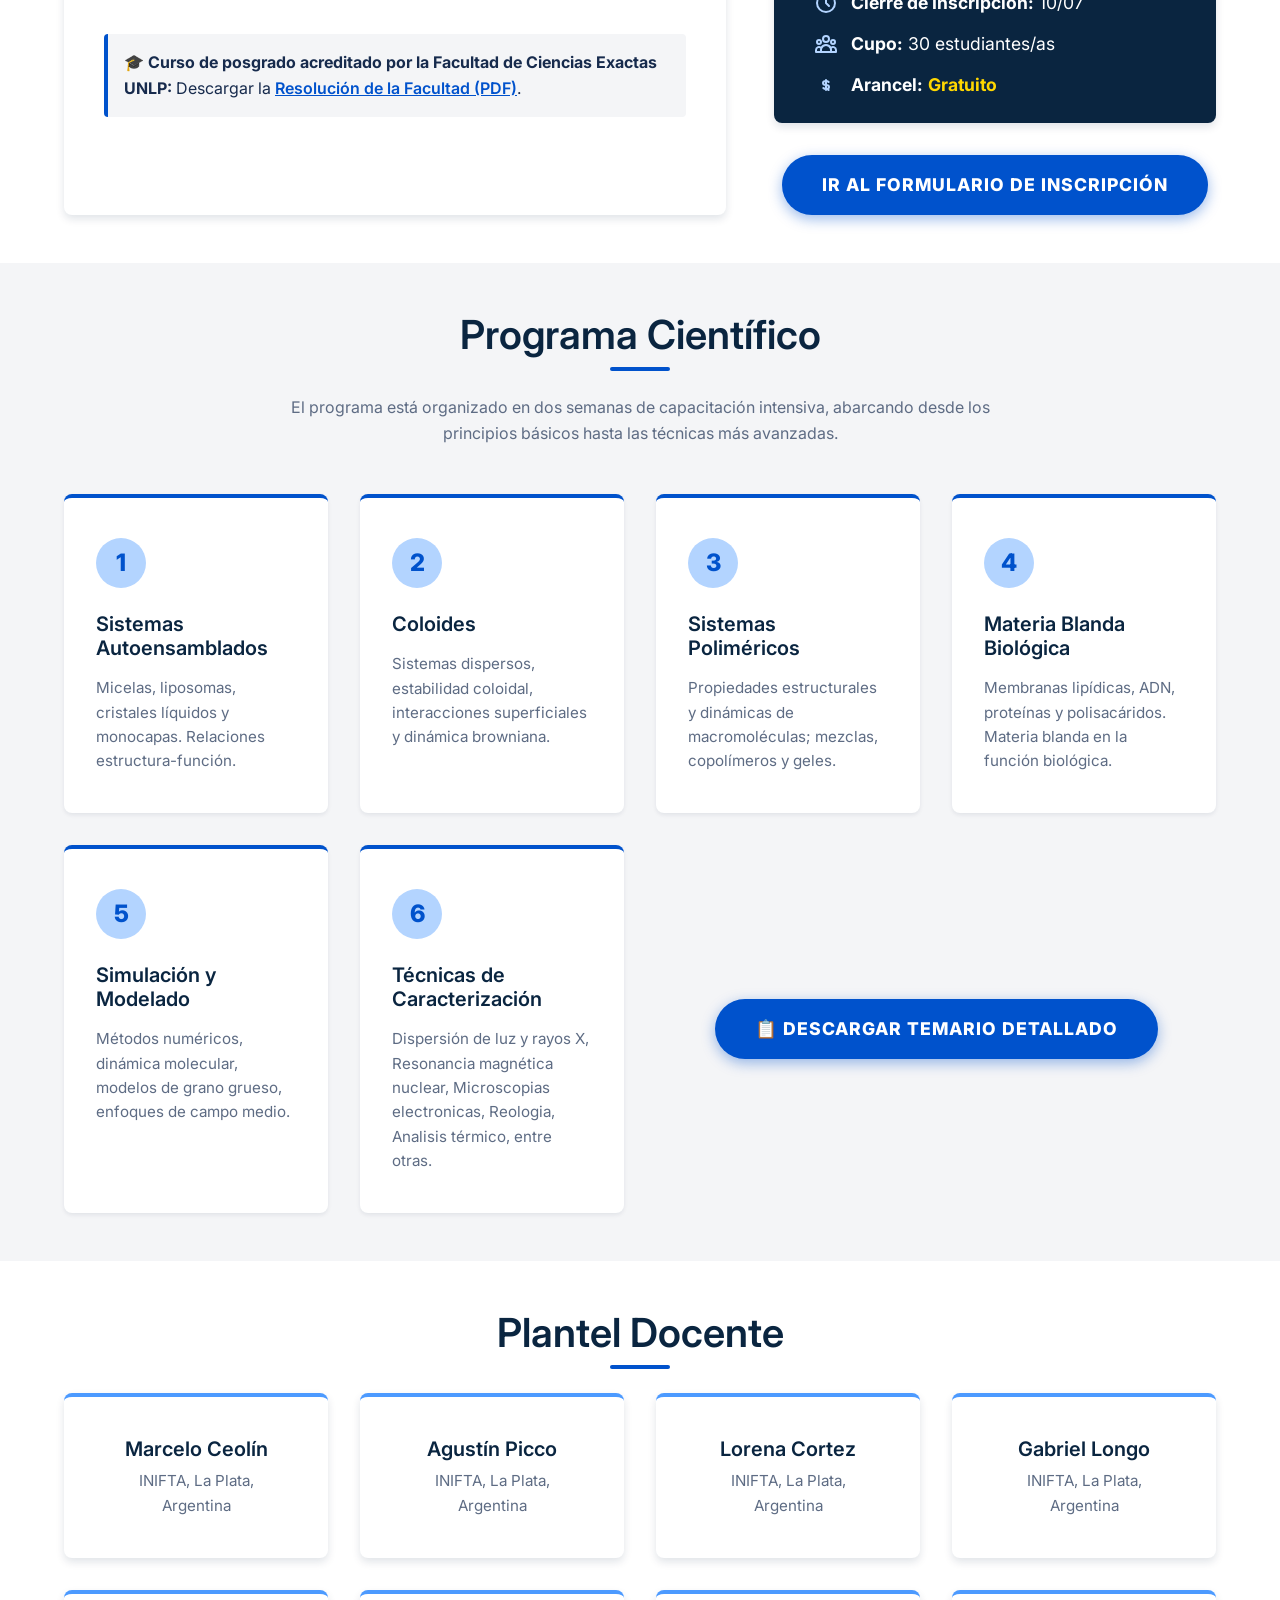
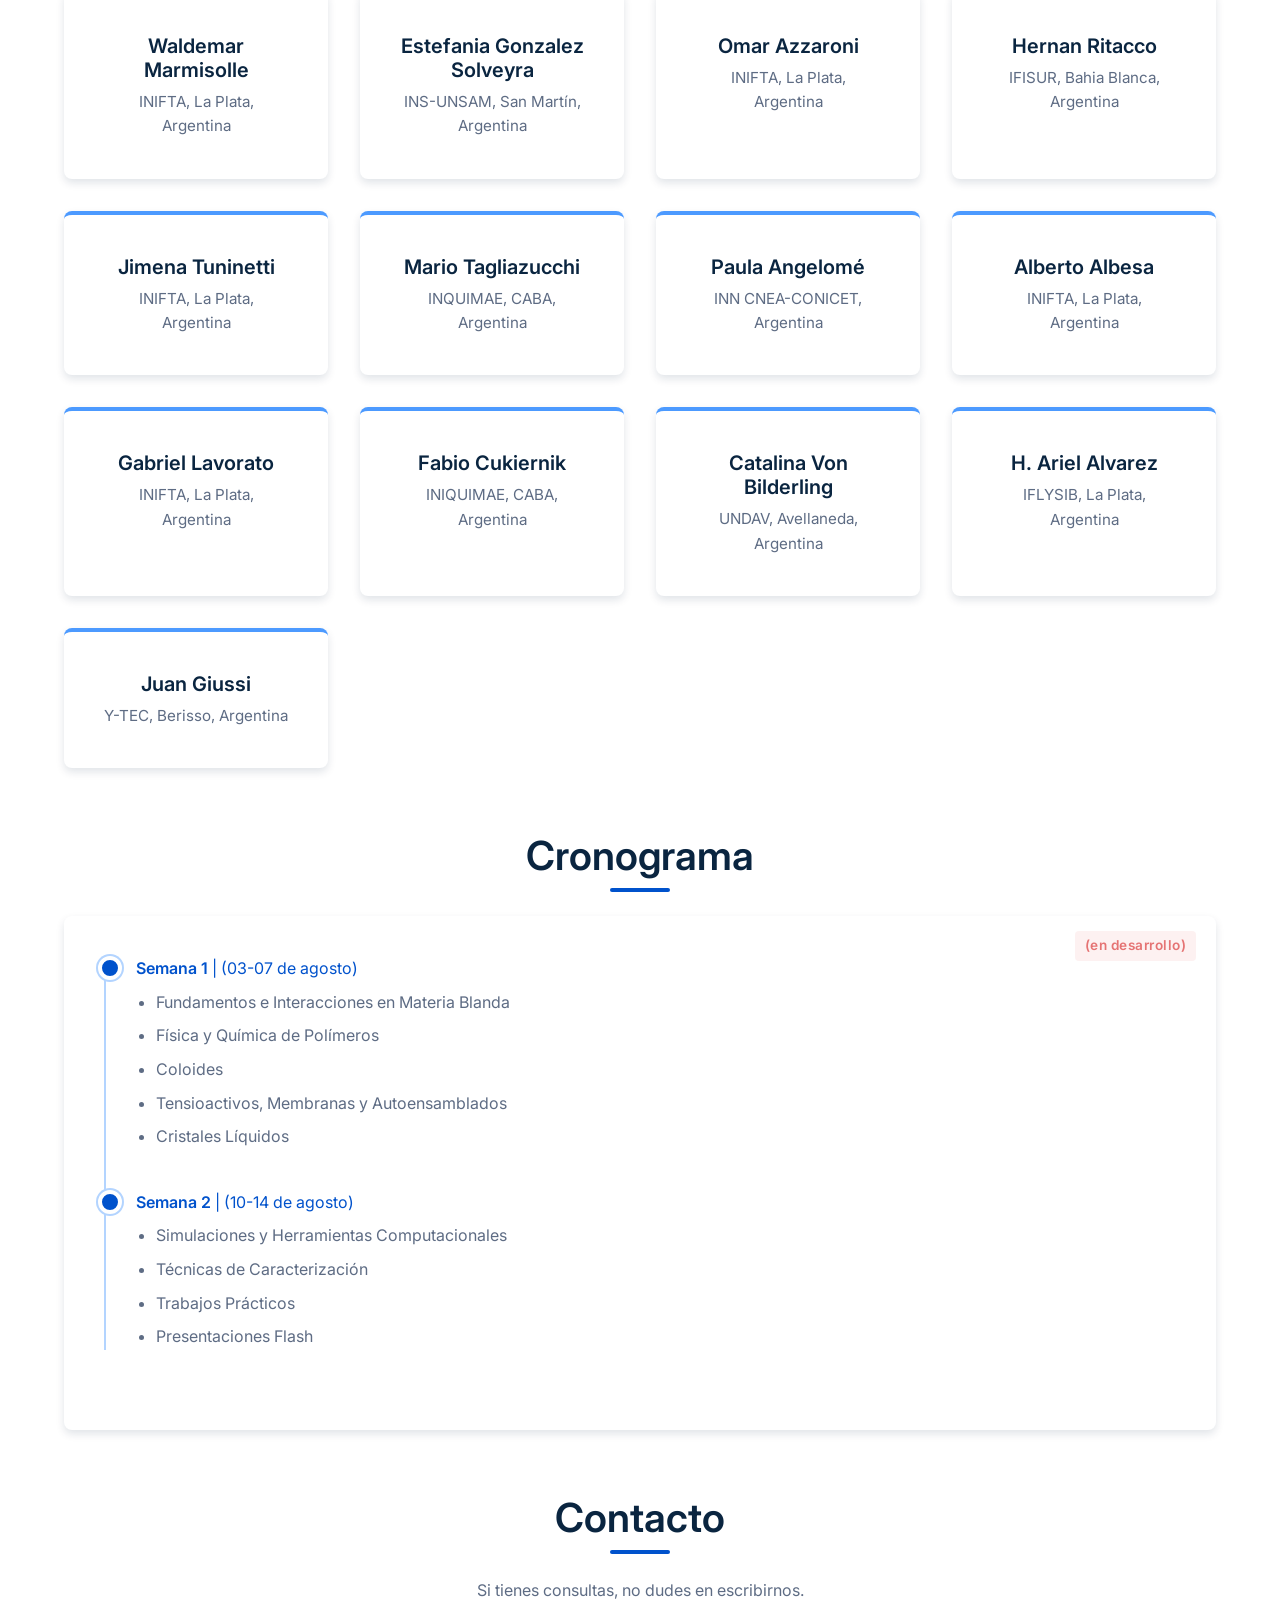
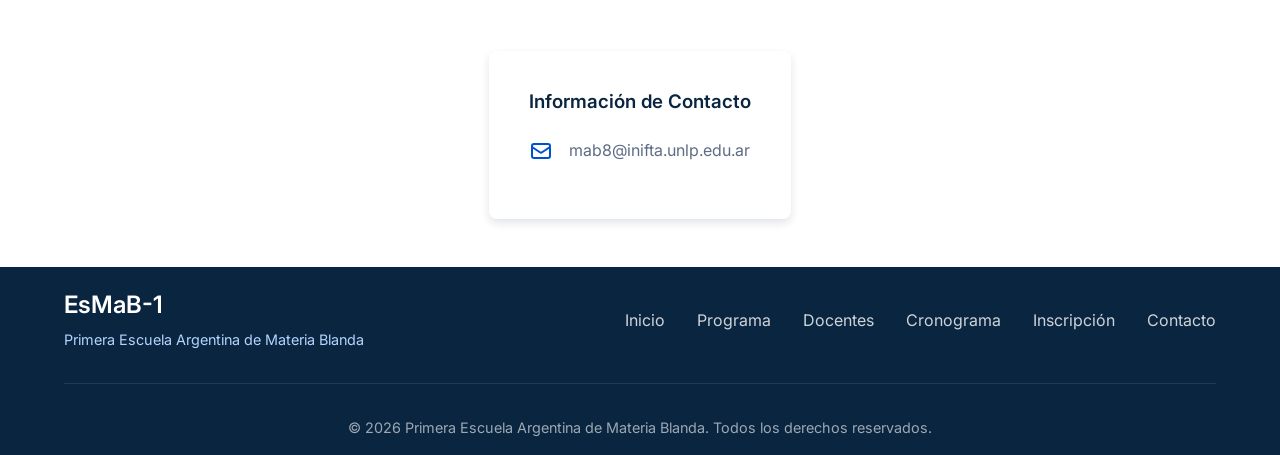
==== commit c2f61713: "logos" ====
--- a/index.html
+++ b/index.html
@@ -96,18 +96,25 @@
         <div class="container">
             <p class="banner-title">ORGANIZAN Y AUSPICIAN</p>
             <div class="logos-grid">
-                <a href="https://unlp.edu.ar/" target="_blank" rel="noopener noreferrer" class="logo-item">
-                    <img src="logos/Unlp_marca_escudo.png" alt="UNLP" title="Universidad Nacional de La Plata" style="max-height: 85px; max-width: 100%; object-fit: contain;">
-                </a>
-                <a href="https://www.exactas.unlp.edu.ar/" target="_blank" rel="noopener noreferrer" class="logo-item">
-                    <img src="logos/ciencias_exactas_unlp_large.jpg" alt="Facultad de Ciencias Exactas - UNLP" title="Facultad de Ciencias Exactas - UNLP" style="max-height: 85px; max-width: 100%; object-fit: contain;">
-                </a>
-                <a href="https://www.inifta.unlp.edu.ar/" target="_blank" rel="noopener noreferrer" class="logo-item">
-                    <img src="logos/inifta_logo_large.png" alt="INIFTA" title="INIFTA" style="max-height: 85px; max-width: 100%; object-fit: contain;">
-                </a>
-                <a href="https://www.fisica.org.ar/" target="_blank" rel="noopener noreferrer" class="logo-item">
-                    <img src="logos/logo afa.png" alt="Asociación Física Argentina" title="Asociación Física Argentina" style="max-height: 85px; max-width: 100%; object-fit: contain;">
-                </a>
+                <div class="logos-row">
+                    <a href="https://unlp.edu.ar/" target="_blank" rel="noopener noreferrer" class="logo-item">
+                        <img src="logos/Unlp_marca_escudo.png" alt="UNLP" title="Universidad Nacional de La Plata" style="max-height: 85px; max-width: 100%; object-fit: contain;">
+                    </a>
+                    <a href="https://www.exactas.unlp.edu.ar/" target="_blank" rel="noopener noreferrer" class="logo-item">
+                        <img src="logos/ciencias_exactas_unlp_large.jpg" alt="Facultad de Ciencias Exactas - UNLP" title="Facultad de Ciencias Exactas - UNLP" style="max-height: 85px; max-width: 100%; object-fit: contain;">
+                    </a>
+                    <a href="https://www.inifta.unlp.edu.ar/" target="_blank" rel="noopener noreferrer" class="logo-item">
+                        <img src="logos/inifta_logo_large.png" alt="INIFTA" title="INIFTA" style="max-height: 85px; max-width: 100%; object-fit: contain;">
+                    </a>
+                </div>
+                <div class="logos-row">
+                    <a href="https://www.fisica.org.ar/" target="_blank" rel="noopener noreferrer" class="logo-item">
+                        <img src="logos/logo afa.png" alt="Asociación Física Argentina" title="Asociación Física Argentina" style="max-height: 85px; max-width: 100%; object-fit: contain;">
+                    </a>
+                    <a href="https://claffisica.org.br/page/el-claf" target="_blank" rel="noopener noreferrer" class="logo-item logo-claf">
+                        <img src="logos/claf.png" alt="Centro Latinoamericano de Física" title="Centro Latinoamericano de Física" style="max-height: 98px; max-width: 100%; object-fit: contain;">
+                    </a>
+                </div>
             </div>
         </div>
     </section>
--- a/style.css
+++ b/style.css
@@ -810,10 +810,18 @@
 
 .logos-grid {
     display: flex;
+    flex-direction: column;
+    align-items: center;
+    gap: 3.5rem;
+}
+
+.logos-row {
+    display: flex;
     justify-content: center;
     align-items: center;
     flex-wrap: wrap;
     gap: 4.5rem;
+    width: 100%;
 }
 
 .logo-item {
@@ -823,6 +831,11 @@
     height: 85px;
     width: 200px;
     transition: var(--transition);
+}
+
+.logo-claf {
+    height: 98px;
+    width: 230px;
 }
 
 .logo-item img {
@@ -846,11 +859,18 @@
         margin-bottom: 1.5rem;
     }
     .logos-grid {
+        gap: 2rem;
+    }
+    .logos-row {
         gap: 2.5rem;
     }
     .logo-item {
         height: 65px;
         width: 150px;
+    }
+    .logo-claf {
+        height: 75px;
+        width: 173px;
     }
 }
 
@@ -860,10 +880,17 @@
         letter-spacing: 1px;
     }
     .logos-grid {
+        gap: 1.5rem;
+    }
+    .logos-row {
         gap: 1.8rem;
     }
     .logo-item {
         height: 55px;
         width: 120px;
     }
-}
+    .logo-claf {
+        height: 63px;
+        width: 138px;
+    }
+}
